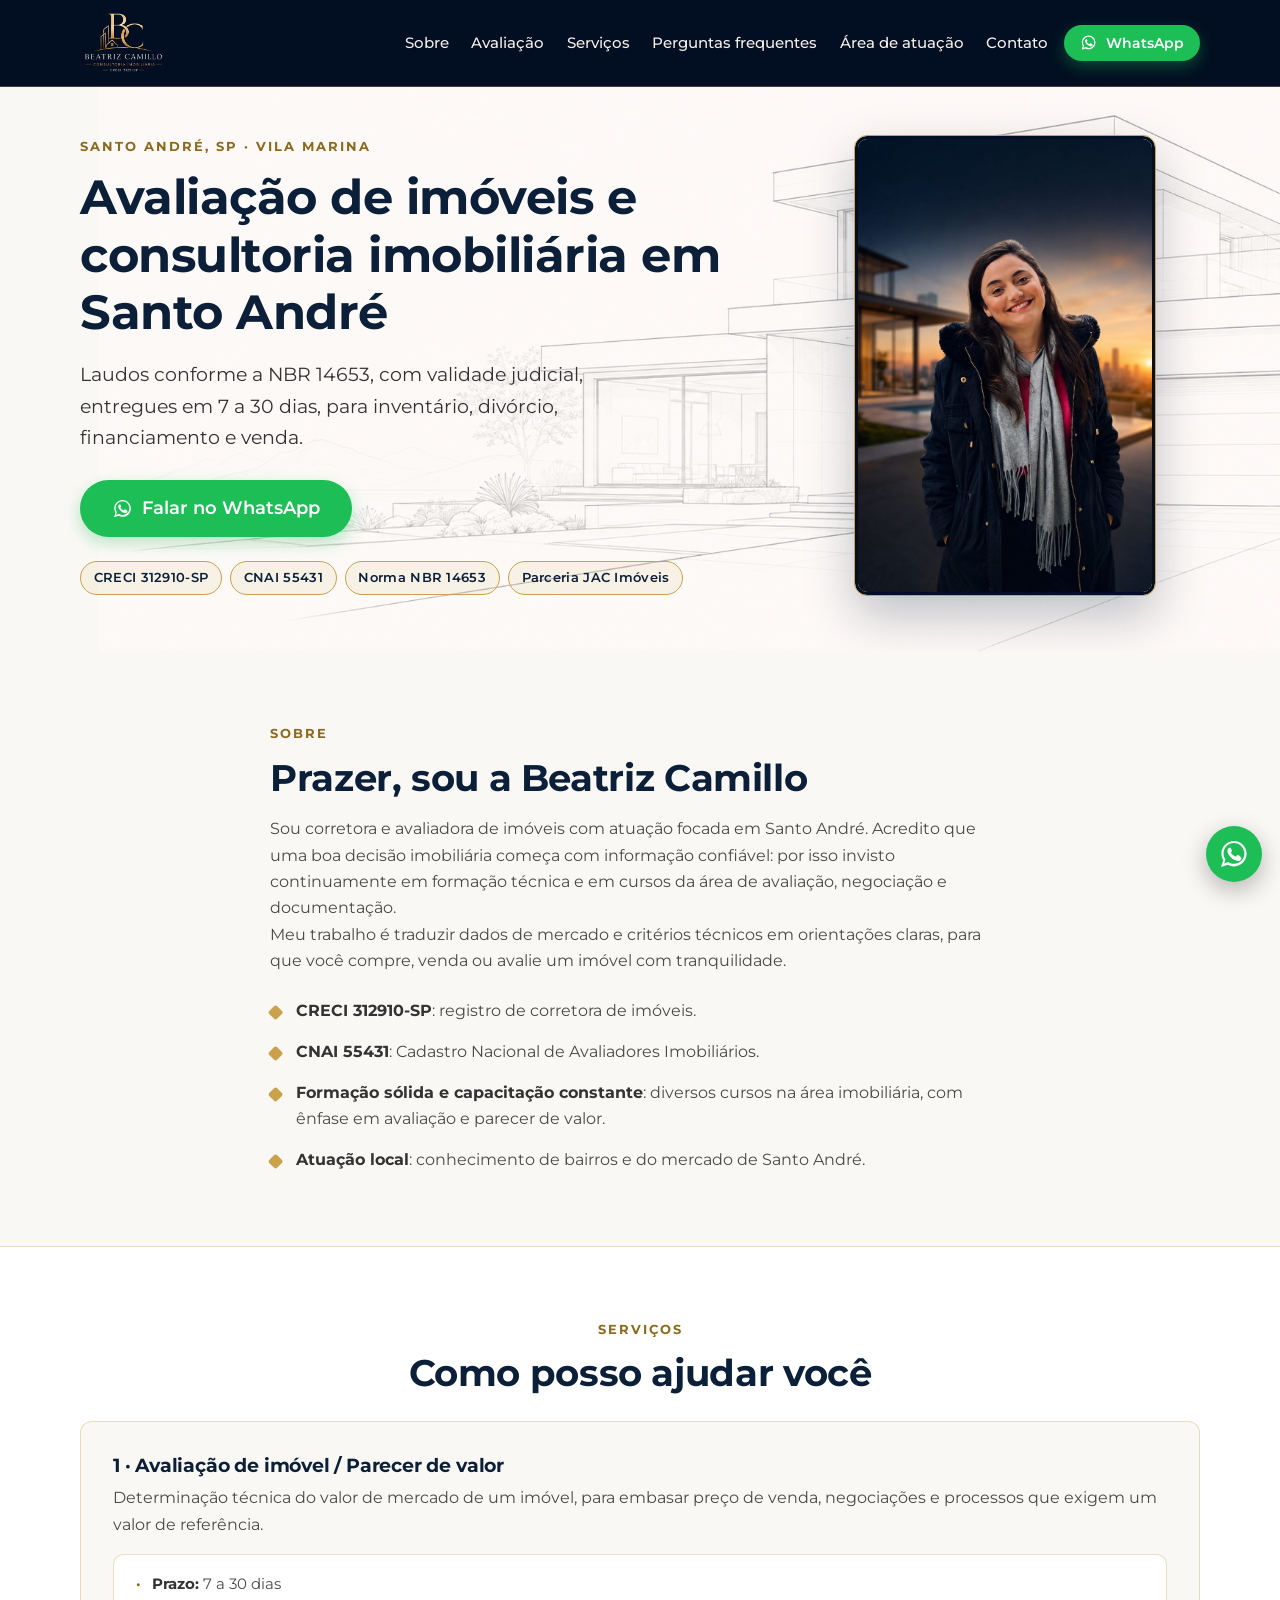
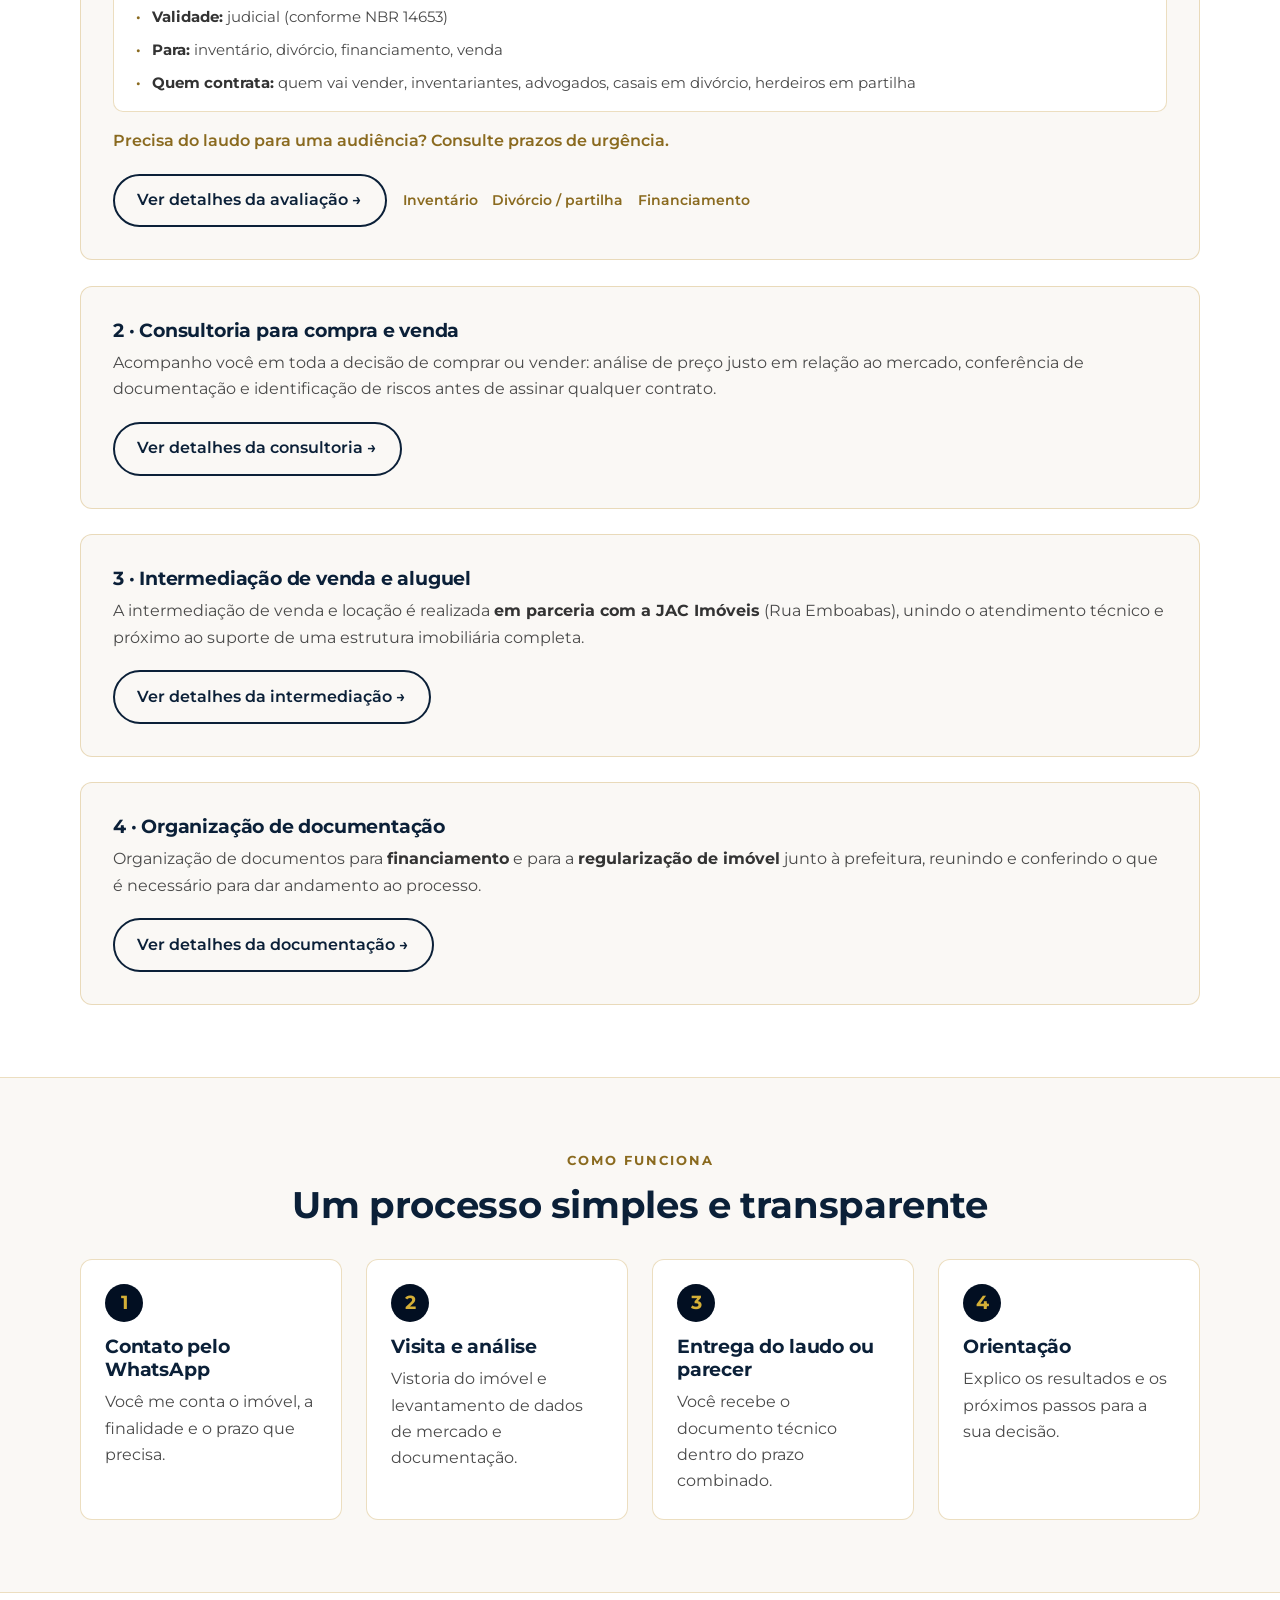
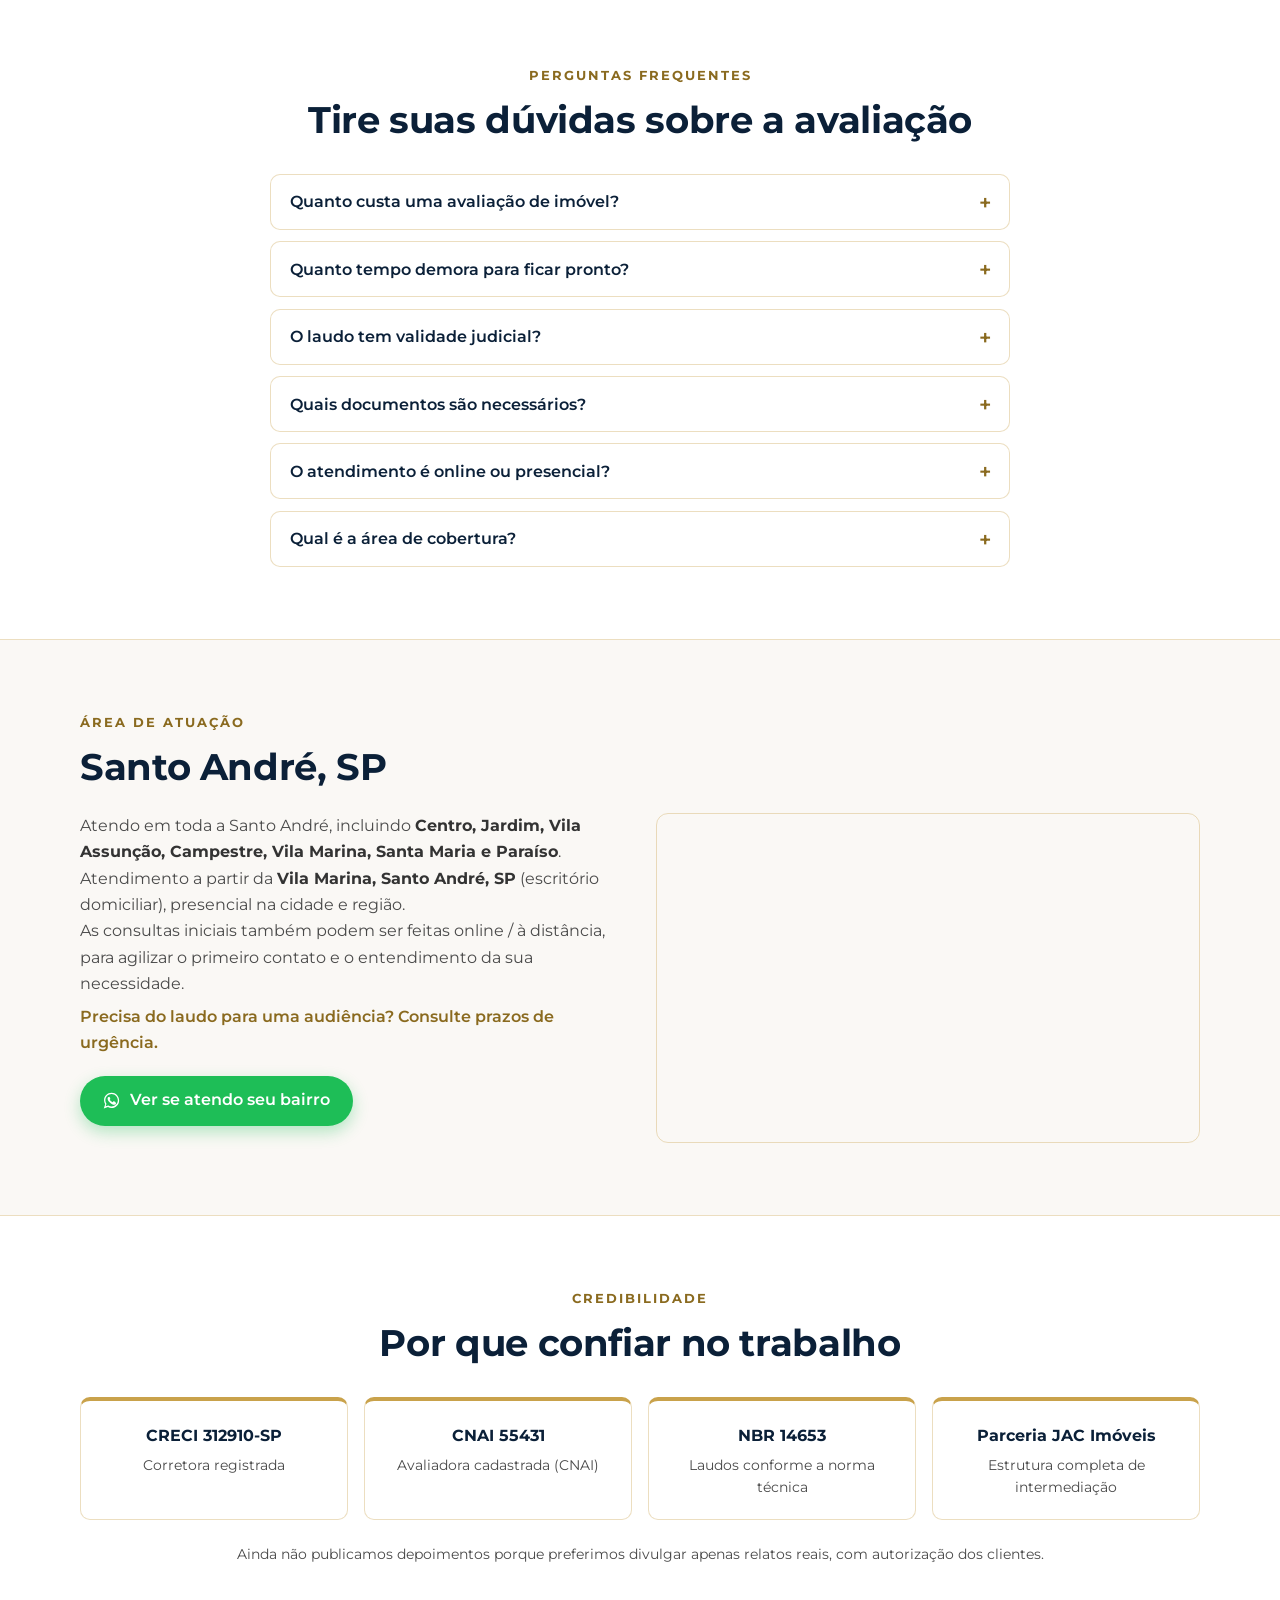
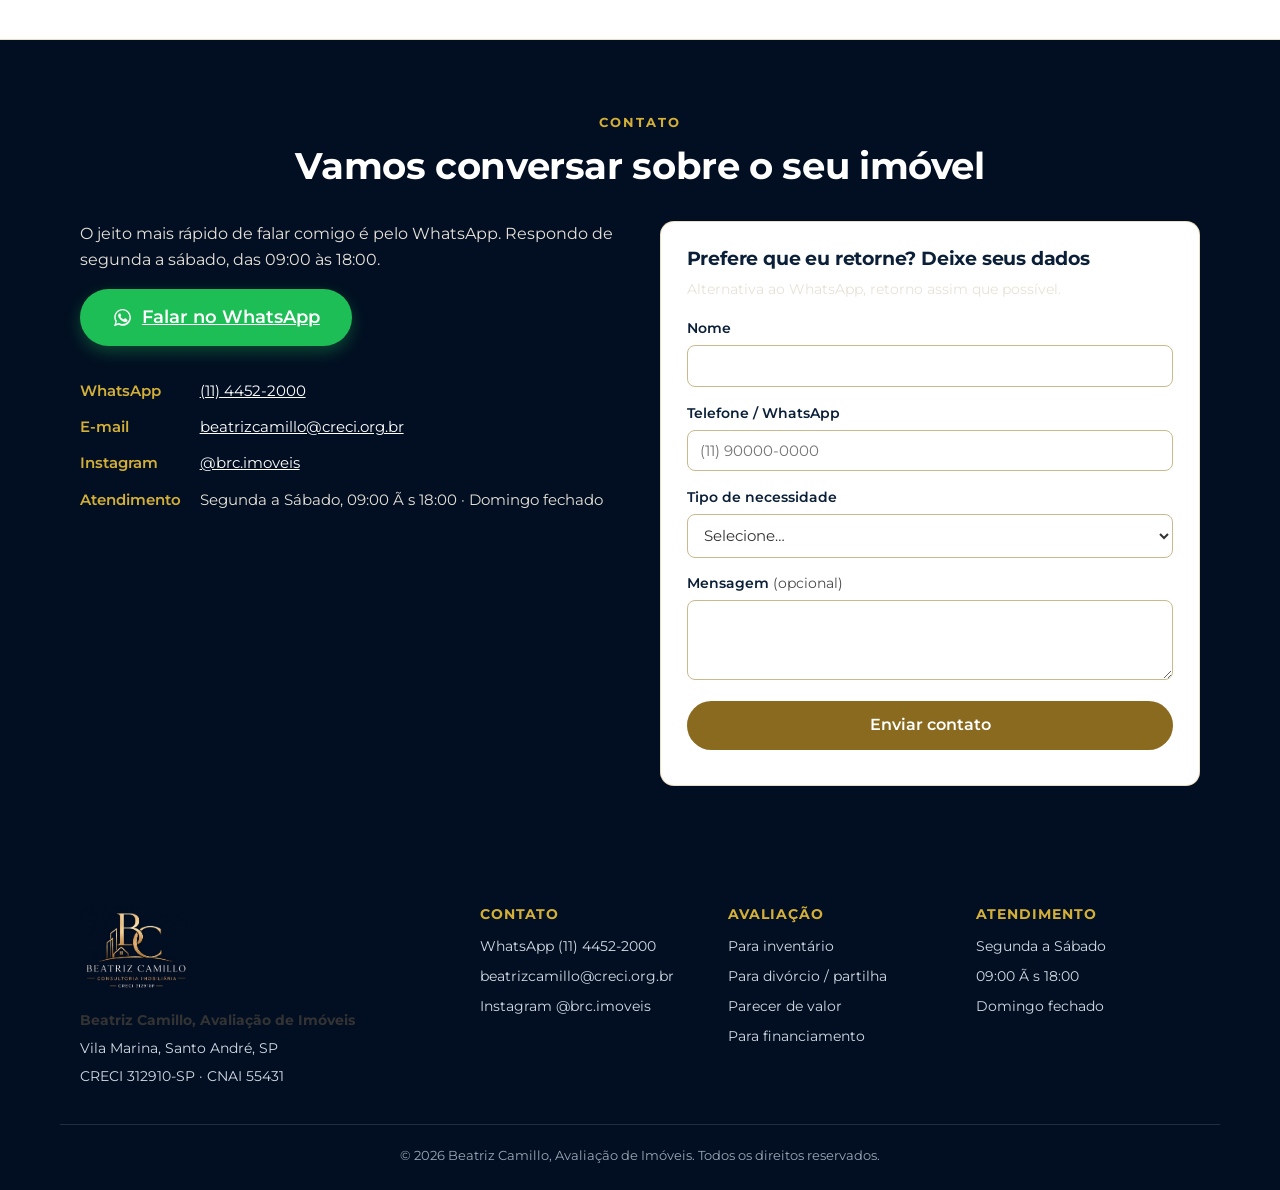
==== index.html @ bf6a4891 "chore: snapshot inicial do site beatrizcamillo (baixado da Vercel)" ====
<!DOCTYPE html>
<html lang="pt-BR">
<head>
<meta charset="UTF-8">
<meta name="viewport" content="width=device-width, initial-scale=1.0">
<title>Avaliação de Imóveis em Santo André | Laudo NBR 14653 · Beatriz Camillo</title>
<meta name="description" content="Precisa saber quanto vale um imóvel em Santo André? Avaliação e parecer de valor com laudo conforme a NBR 14653 e validade judicial, para inventário, divórcio, financiamento e venda. Fale no WhatsApp e peça um orçamento sem compromisso.">
<link rel="canonical" href="https://www.beatrizcamillo.com.br/">
<meta name="robots" content="index, follow">

<meta property="og:type" content="website">
<meta property="og:locale" content="pt_BR">
<meta property="og:site_name" content="Beatriz Camillo, Avaliação de Imóveis">
<meta property="og:title" content="Beatriz Camillo, Avaliação de Imóveis · Vila Marina, Santo André, SP · (11) 4452-2000">
<meta property="og:description" content="Avaliação e parecer de valor com laudo conforme a NBR 14653 e validade judicial, para inventário, divórcio, financiamento e venda em Santo André.">
<meta property="og:image" content="assets/og-image.png">
<meta property="og:image:width" content="1200">
<meta property="og:image:height" content="630">
<meta property="og:url" content="https://www.beatrizcamillo.com.br/">
<meta name="twitter:card" content="summary_large_image">
<meta name="twitter:title" content="Beatriz Camillo, Avaliação de Imóveis em Santo André">
<meta name="twitter:description" content="Laudo conforme a NBR 14653, com validade judicial. Inventário, divórcio, financiamento e venda.">
<meta name="twitter:image" content="assets/og-image.png">

<link rel="icon" type="image/svg+xml" href="assets/favicon.svg">
<link rel="apple-touch-icon" href="assets/favicon-180.png">

<link rel="preconnect" href="https://fonts.googleapis.com">
<link rel="preconnect" href="https://fonts.gstatic.com" crossorigin>
<link href="https://fonts.googleapis.com/css2?family=Montserrat:wght@400;500;600;700&display=swap" rel="stylesheet">

<!-- CSS crítico inline (above the fold) -->
<style>
:root{--navy-deep:#020F22;--navy:#0B2038;--navy-soft:#12263F;--gold:#C9A24B;--gold-dark:#8a6a1f;--gold-light:#D4AF37;--bg:#FAF8F5;--ink:#333333;--ink-soft:#4a4a4a;--cream:#F4EFE7;--wpp:#1EBE57;--wpp-dark:#189c47;--max:1160px}
*{box-sizing:border-box;margin:0;padding:0}
html{scroll-behavior:smooth}
body{font-family:'Montserrat',Arial,sans-serif;color:var(--ink);background:var(--bg);line-height:1.65;-webkit-font-smoothing:antialiased}
img{max-width:100%;display:block}
a{color:var(--navy)}
h1,h2,h3{font-family:'Montserrat',Arial,sans-serif;line-height:1.2;color:var(--navy);font-weight:700;letter-spacing:-.01em}
h1{font-size:clamp(1.9rem,4.6vw,3rem)}
.container{max-width:var(--max);margin:0 auto;padding:0 1.25rem}
.skip-link{position:absolute;left:-999px;top:0;background:#fff;padding:.6rem 1rem;z-index:300}
.skip-link:focus{left:1rem;top:1rem}
.site-header{position:fixed;inset:0 0 auto 0;z-index:200;background:#020F22;border-bottom:1px solid rgba(201,162,75,.35)}
.header-inner{display:flex;align-items:center;gap:1rem;padding:.5rem 1.25rem}
.brand-logo{height:70px;width:auto}
.btn{display:inline-flex;align-items:center;justify-content:center;gap:.55rem;font-family:'Montserrat',sans-serif;font-weight:600;font-size:1rem;padding:.9rem 1.4rem;border-radius:999px;border:none;cursor:pointer;text-decoration:none;min-width:230px;text-align:center}
.btn-wpp{background:var(--wpp);color:#fff}
.btn-sm{min-width:0;padding:.55rem 1rem;font-size:.9rem}
.ico-wpp{width:1.2em;height:1.2em;flex:0 0 auto}
.hero{padding:8.5rem 0 3.5rem;position:relative;overflow:hidden;background:var(--bg)}
.hero-grid{display:grid;grid-template-columns:1.4fr .8fr;gap:3rem;align-items:center;position:relative;z-index:2}
.wpp-float{position:fixed;right:1.1rem;bottom:1.1rem;z-index:120;width:3.5rem;height:3.5rem;border-radius:50%;background:var(--wpp);color:#fff;display:flex;align-items:center;justify-content:center;box-shadow:0 8px 24px rgba(0,0,0,.28)}
.wpp-float svg{width:2rem;height:2rem}
@media(max-width:900px){.hero-grid{grid-template-columns:1fr;gap:2rem}}
</style>

<link rel="preload" href="styles.css" as="style" onload="this.onload=null;this.rel='stylesheet'">
<noscript><link rel="stylesheet" href="styles.css"></noscript>

<!-- JSON-LD: negócio local -->
<script type="application/ld+json">
{
  "@context": "https://schema.org",
  "@type": "RealEstateAgent",
  "@id": "https://www.beatrizcamillo.com.br/#business",
  "name": "Beatriz Camillo, Avaliação de Imóveis",
  "description": "Avaliação de imóveis e parecer técnico de valor em Santo André, SP, com laudo conforme a NBR 14653 e validade judicial. Também consultoria para compra e venda, intermediação em parceria com a JAC Imóveis e organização de documentação.",
  "image": "https://www.beatrizcamillo.com.br/assets/og-image.png",
  "logo": "https://www.beatrizcamillo.com.br/assets/logo.jpg",
  "url": "https://www.beatrizcamillo.com.br/",
  "telephone": "+551144522000",
  "email": "beatrizcamillo@creci.org.br",
  "priceRange": "Orçamento sem compromisso",
  "areaServed": { "@type": "City", "name": "Santo André, SP" },
  "address": {
    "@type": "PostalAddress",
    "streetAddress": "Vila Marina",
    "addressLocality": "Santo André",
    "addressRegion": "SP",
    "addressCountry": "BR"
  },
  "openingHoursSpecification": [{
    "@type": "OpeningHoursSpecification",
    "dayOfWeek": ["Monday","Tuesday","Wednesday","Thursday","Friday","Saturday"],
    "opens": "09:00",
    "closes": "18:00"
  }],
  "sameAs": ["https://instagram.com/brc.imoveis"],
  "knowsAbout": ["Avaliação imobiliária","NBR 14653","Parecer técnico de valor"]
}
</script>
<!-- JSON-LD: profissional -->
<script type="application/ld+json">
{
  "@context": "https://schema.org",
  "@type": "Person",
  "name": "Beatriz Camillo",
  "jobTitle": "Corretora e Avaliadora de Imóveis",
  "identifier": ["CRECI 312910-SP","CNAI 55431"],
  "knowsAbout": ["Avaliação imobiliária","NBR 14653","Parecer técnico de valor"],
  "worksFor": { "@id": "https://www.beatrizcamillo.com.br/#business" },
  "url": "https://www.beatrizcamillo.com.br/",
  "sameAs": ["https://instagram.com/brc.imoveis"]
}
</script>
<!-- JSON-LD: FAQ (espelha a seção "Perguntas frequentes") -->
<script type="application/ld+json">
{
  "@context": "https://schema.org",
  "@type": "FAQPage",
  "mainEntity": [
    {"@type":"Question","name":"Quanto custa uma avaliação de imóvel?","acceptedAnswer":{"@type":"Answer","text":"O valor depende do tipo de imóvel e da finalidade do laudo. O orçamento é sem compromisso. Envie os dados do imóvel pelo WhatsApp e consulte valores."}},
    {"@type":"Question","name":"Quanto tempo demora para ficar pronto?","acceptedAnswer":{"@type":"Answer","text":"Em média de 7 a 30 dias, conforme o tipo de imóvel e a documentação disponível. Se você precisa do laudo para uma audiência, consulte os prazos de urgência."}},
    {"@type":"Question","name":"O laudo tem validade judicial?","acceptedAnswer":{"@type":"Answer","text":"Sim. O laudo é elaborado conforme a norma NBR 14653 e pode ser apresentado em processos judiciais, como inventário, divórcio e partilha."}},
    {"@type":"Question","name":"Quais documentos são necessários?","acceptedAnswer":{"@type":"Answer","text":"Em geral: matrícula atualizada do imóvel, IPTU do ano vigente e, quando houver, planta ou memorial. Para regularização ou financiamento, a lista pode variar; a orientação é enviada no primeiro contato."}},
    {"@type":"Question","name":"O atendimento é online ou presencial?","acceptedAnswer":{"@type":"Answer","text":"As duas formas. A consulta inicial pode ser feita online ou à distância; a vistoria do imóvel é presencial, em Santo André e região."}},
    {"@type":"Question","name":"Qual é a área de cobertura?","acceptedAnswer":{"@type":"Answer","text":"Toda a cidade de Santo André, SP, incluindo Centro, Jardim, Vila Assunção, Campestre, Vila Marina, Santa Maria e Paraíso, além de municípios vizinhos mediante combinação."}}
  ]
}
</script>
</head>
<body>

<a class="skip-link" href="#conteudo">Pular para o conteúdo</a>

<header class="site-header" id="topo">
  <div class="container header-inner">
    <a href="#topo" class="brand" aria-label="Beatriz Camillo, Avaliação de Imóveis · Vila Marina, Santo André, SP · (11) 4452-2000">
      <img src="assets/logo.jpg" alt="Beatriz Camillo, avaliadora de imóveis em Santo André" class="brand-logo" width="220" height="176">
    </a>

    <button class="nav-toggle" id="navToggle" aria-expanded="false" aria-controls="mainNav" aria-label="Abrir menu">
      <span></span><span></span><span></span>
    </button>

    <nav class="main-nav" id="mainNav" aria-label="Navegação principal">
      <ul class="nav-list">
        <li><a href="#sobre">Sobre</a></li>
        <li class="has-sub">
          <a href="#servicos" aria-haspopup="true">Avaliação</a>
          <ul class="nav-sub">
            <li><a href="avaliacao-imovel-inventario-santo-andre.html">Avaliação para inventário</a></li>
            <li><a href="avaliacao-imovel-divorcio-partilha-santo-andre.html">Avaliação para divórcio / partilha</a></li>
            <li><a href="parecer-de-valor-de-mercado.html">Parecer de valor de mercado</a></li>
            <li><a href="avaliacao-imovel-financiamento-santo-andre.html">Avaliação para financiamento</a></li>
          </ul>
        </li>
        <li><a href="#servicos">Serviços</a></li>
        <li><a href="#faq">Perguntas frequentes</a></li>
        <li><a href="#atuacao">Área de atuação</a></li>
        <li><a href="#contato">Contato</a></li>
      </ul>
    </nav>

    <a class="btn btn-wpp btn-sm wpp-link" data-origem="header" href="https://wa.me/551144522000?text=Ol%C3%A1%20Beatriz%2C%20vim%20pelo%20site%20e%20gostaria%20de%20saber%20mais." target="_blank" rel="noopener">
      <svg class="ico-wpp" viewBox="0 0 32 32" aria-hidden="true"><path fill="currentColor" d="M16 3C9 3 3.4 8.6 3.4 15.6c0 2.4.7 4.7 1.9 6.7L3 29l6.9-2.2c1.9 1 4 1.6 6.1 1.6 7 0 12.6-5.6 12.6-12.6S23 3 16 3zm0 22.8c-1.9 0-3.7-.5-5.3-1.5l-.4-.2-4.1 1.3 1.3-4-.3-.4c-1.1-1.7-1.6-3.6-1.6-5.6 0-5.7 4.7-10.4 10.4-10.4S26.4 9.9 26.4 15.6 21.7 25.8 16 25.8zm5.9-7.7c-.3-.2-1.9-.9-2.2-1s-.5-.2-.7.2-.8 1-1 1.2-.4.3-.7.1c-1.9-.9-3.1-1.7-4.4-3.8-.3-.5.3-.5.9-1.6.1-.2 0-.4 0-.6s-.7-1.7-1-2.3c-.3-.6-.5-.5-.7-.5h-.6c-.2 0-.6.1-.9.4-.3.3-1.2 1.2-1.2 2.9s1.2 3.4 1.4 3.6c.2.3 2.5 3.8 6 5.3 2.2 1 3.1 1 4.2.9.7-.1 1.9-.8 2.2-1.6.3-.8.3-1.4.2-1.6-.1-.1-.3-.2-.6-.3z"/></svg>
      WhatsApp
    </a>
  </div>
</header>

<main id="conteudo">

  <!-- HERO -->
  <section class="hero" id="inicio">
    <div class="container hero-grid">
      <div class="hero-copy">
        <p class="eyebrow">Santo André, SP · Vila Marina</p>
        <h1>Avaliação de imóveis e consultoria imobiliária em Santo André</h1>
        <p class="lead">Laudos conforme a NBR 14653, com validade judicial, entregues em 7 a 30 dias, para inventário, divórcio, financiamento e venda.</p>

        <a class="btn btn-wpp btn-lg wpp-link" data-origem="hero" href="https://wa.me/551144522000?text=Ol%C3%A1%20Beatriz%2C%20vim%20pelo%20site%20e%20gostaria%20de%20saber%20mais." target="_blank" rel="noopener">
          <svg class="ico-wpp" viewBox="0 0 32 32" aria-hidden="true"><path fill="currentColor" d="M16 3C9 3 3.4 8.6 3.4 15.6c0 2.4.7 4.7 1.9 6.7L3 29l6.9-2.2c1.9 1 4 1.6 6.1 1.6 7 0 12.6-5.6 12.6-12.6S23 3 16 3zm0 22.8c-1.9 0-3.7-.5-5.3-1.5l-.4-.2-4.1 1.3 1.3-4-.3-.4c-1.1-1.7-1.6-3.6-1.6-5.6 0-5.7 4.7-10.4 10.4-10.4S26.4 9.9 26.4 15.6 21.7 25.8 16 25.8zm5.9-7.7c-.3-.2-1.9-.9-2.2-1s-.5-.2-.7.2-.8 1-1 1.2-.4.3-.7.1c-1.9-.9-3.1-1.7-4.4-3.8-.3-.5.3-.5.9-1.6.1-.2 0-.4 0-.6s-.7-1.7-1-2.3c-.3-.6-.5-.5-.7-.5h-.6c-.2 0-.6.1-.9.4-.3.3-1.2 1.2-1.2 2.9s1.2 3.4 1.4 3.6c.2.3 2.5 3.8 6 5.3 2.2 1 3.1 1 4.2.9.7-.1 1.9-.8 2.2-1.6.3-.8.3-1.4.2-1.6-.1-.1-.3-.2-.6-.3z"/></svg>
          Falar no WhatsApp
        </a>

        <ul class="cred-strip">
          <li>CRECI 312910-SP</li>
          <li>CNAI 55431</li>
          <li>Norma NBR 14653</li>
          <li>Parceria JAC Imóveis</li>
        </ul>
      </div>

      <figure class="hero-photo">
        <!-- Ao publicar: substituir por foto profissional da Beatriz, enquadramento vertical (retrato), fundo neutro, recorte da cintura para cima, boa iluminação. -->
        <!-- exportar em WebP (assets/beatriz.webp) e trocar o src para reduzir o LCP -->
        <img src="assets/beatriz.jpg" alt="Beatriz Camillo, corretora e avaliadora de imóveis em Santo André" width="800" height="1233" loading="eager" fetchpriority="high" decoding="async">
      </figure>
    </div>
  </section>

  <!-- SOBRE -->
  <section class="section" id="sobre">
    <div class="container narrow reveal">
      <p class="eyebrow">Sobre</p>
      <h2>Prazer, sou a Beatriz Camillo</h2>
      <p>Sou corretora e avaliadora de imóveis com atuação focada em Santo André. Acredito que uma boa decisão imobiliária começa com informação confiável: por isso invisto continuamente em formação técnica e em cursos da área de avaliação, negociação e documentação.</p>
      <p>Meu trabalho é traduzir dados de mercado e critérios técnicos em orientações claras, para que você compre, venda ou avalie um imóvel com tranquilidade.</p>
      <ul class="feature-list">
        <li><strong>CRECI 312910-SP</strong>: registro de corretora de imóveis.</li>
        <li><strong>CNAI 55431</strong>: Cadastro Nacional de Avaliadores Imobiliários.</li>
        <li><strong>Formação sólida e capacitação constante</strong>: diversos cursos na área imobiliária, com ênfase em avaliação e parecer de valor.</li>
        <li><strong>Atuação local</strong>: conhecimento de bairros e do mercado de Santo André.</li>
      </ul>
    </div>
  </section>

  <!-- SERVIÇOS -->
  <section class="section section-alt" id="servicos">
    <div class="container">
      <p class="eyebrow center">Serviços</p>
      <h2 class="center">Como posso ajudar você</h2>

      <article class="service reveal">
        <h3>1 · Avaliação de imóvel / Parecer de valor</h3>
        <p>Determinação técnica do valor de mercado de um imóvel, para embasar preço de venda, negociações e processos que exigem um valor de referência.</p>
        <ul class="spec">
          <li><strong>Prazo:</strong> 7 a 30 dias</li>
          <li><strong>Validade:</strong> judicial (conforme NBR 14653)</li>
          <li><strong>Para:</strong> inventário, divórcio, financiamento, venda</li>
          <li><strong>Quem contrata:</strong> quem vai vender, inventariantes, advogados, casais em divórcio, herdeiros em partilha</li>
        </ul>
        <p class="urgencia">Precisa do laudo para uma audiência? Consulte prazos de urgência.</p>
        <div class="service-links">
          <a class="btn btn-outline" href="parecer-de-valor-de-mercado.html">Ver detalhes da avaliação →</a>
          <span class="sub-links">
            <a href="avaliacao-imovel-inventario-santo-andre.html">Inventário</a>
            <a href="avaliacao-imovel-divorcio-partilha-santo-andre.html">Divórcio / partilha</a>
            <a href="avaliacao-imovel-financiamento-santo-andre.html">Financiamento</a>
          </span>
        </div>
      </article>

      <article class="service reveal">
        <h3>2 · Consultoria para compra e venda</h3>
        <p>Acompanho você em toda a decisão de comprar ou vender: análise de preço justo em relação ao mercado, conferência de documentação e identificação de riscos antes de assinar qualquer contrato.</p>
        <div class="service-links">
          <a class="btn btn-outline" href="consultoria-compra-venda-imovel-santo-andre.html">Ver detalhes da consultoria →</a>
        </div>
      </article>

      <article class="service reveal">
        <h3>3 · Intermediação de venda e aluguel</h3>
        <p>A intermediação de venda e locação é realizada <strong>em parceria com a JAC Imóveis</strong> (Rua Emboabas), unindo o atendimento técnico e próximo ao suporte de uma estrutura imobiliária completa.</p>
        <div class="service-links">
          <a class="btn btn-outline" href="intermediacao-venda-aluguel-imovel-santo-andre.html">Ver detalhes da intermediação →</a>
        </div>
      </article>

      <article class="service reveal">
        <h3>4 · Organização de documentação</h3>
        <p>Organização de documentos para <strong>financiamento</strong> e para a <strong>regularização de imóvel</strong> junto à prefeitura, reunindo e conferindo o que é necessário para dar andamento ao processo.</p>
        <div class="service-links">
          <a class="btn btn-outline" href="organizacao-documentacao-imovel-santo-andre.html">Ver detalhes da documentação →</a>
        </div>
      </article>
    </div>
  </section>

  <!-- COMO FUNCIONA -->
  <section class="section" id="como-funciona">
    <div class="container reveal">
      <p class="eyebrow center">Como funciona</p>
      <h2 class="center">Um processo simples e transparente</h2>
      <ol class="steps">
        <li><span class="step-n">1</span><h3>Contato pelo WhatsApp</h3><p>Você me conta o imóvel, a finalidade e o prazo que precisa.</p></li>
        <li><span class="step-n">2</span><h3>Visita e análise</h3><p>Vistoria do imóvel e levantamento de dados de mercado e documentação.</p></li>
        <li><span class="step-n">3</span><h3>Entrega do laudo ou parecer</h3><p>Você recebe o documento técnico dentro do prazo combinado.</p></li>
        <li><span class="step-n">4</span><h3>Orientação</h3><p>Explico os resultados e os próximos passos para a sua decisão.</p></li>
      </ol>
    </div>
  </section>

  <!-- FAQ -->
  <section class="section section-alt" id="faq">
    <div class="container narrow reveal">
      <p class="eyebrow center">Perguntas frequentes</p>
      <h2 class="center">Tire suas dúvidas sobre a avaliação</h2>
      <div class="faq">
        <div class="faq-item">
          <h3><button type="button" class="faq-q" aria-expanded="false">Quanto custa uma avaliação de imóvel?</button></h3>
          <div class="faq-a"><p>O valor depende do tipo de imóvel e da finalidade do laudo. O orçamento é sem compromisso. Envie os dados do imóvel pelo WhatsApp e consulte valores.</p></div>
        </div>
        <div class="faq-item">
          <h3><button type="button" class="faq-q" aria-expanded="false">Quanto tempo demora para ficar pronto?</button></h3>
          <div class="faq-a"><p>Em média de 7 a 30 dias, conforme o tipo de imóvel e a documentação disponível. Se você precisa do laudo para uma audiência, consulte os prazos de urgência.</p></div>
        </div>
        <div class="faq-item">
          <h3><button type="button" class="faq-q" aria-expanded="false">O laudo tem validade judicial?</button></h3>
          <div class="faq-a"><p>Sim. O laudo é elaborado conforme a norma NBR 14653 e pode ser apresentado em processos judiciais, como inventário, divórcio e partilha.</p></div>
        </div>
        <div class="faq-item">
          <h3><button type="button" class="faq-q" aria-expanded="false">Quais documentos são necessários?</button></h3>
          <div class="faq-a"><p>Em geral: matrícula atualizada do imóvel, IPTU do ano vigente e, quando houver, planta ou memorial. Para regularização ou financiamento, a lista pode variar; a orientação é enviada no primeiro contato.</p></div>
        </div>
        <div class="faq-item">
          <h3><button type="button" class="faq-q" aria-expanded="false">O atendimento é online ou presencial?</button></h3>
          <div class="faq-a"><p>As duas formas. A consulta inicial pode ser feita online ou à distância; a vistoria do imóvel é presencial, em Santo André e região.</p></div>
        </div>
        <div class="faq-item">
          <h3><button type="button" class="faq-q" aria-expanded="false">Qual é a área de cobertura?</button></h3>
          <div class="faq-a"><p>Toda a cidade de Santo André, SP, incluindo Centro, Jardim, Vila Assunção, Campestre, Vila Marina, Santa Maria e Paraíso, além de municípios vizinhos mediante combinação.</p></div>
        </div>
      </div>
    </div>
  </section>

  <!-- ÁREA DE ATUAÇÃO -->
  <section class="section" id="atuacao">
    <div class="container reveal">
      <p class="eyebrow">Área de atuação</p>
      <h2>Santo André, SP</h2>
      <div class="atuacao-grid">
        <div>
          <p>Atendo em toda a Santo André, incluindo <strong>Centro, Jardim, Vila Assunção, Campestre, Vila Marina, Santa Maria e Paraíso</strong>. Atendimento a partir da <strong>Vila Marina, Santo André, SP</strong> (escritório domiciliar), presencial na cidade e região.</p>
          <p>As consultas iniciais também podem ser feitas online / à distância, para agilizar o primeiro contato e o entendimento da sua necessidade.</p>
          <p class="urgencia">Precisa do laudo para uma audiência? Consulte prazos de urgência.</p>
          <a class="btn btn-wpp wpp-link" data-origem="atuacao" href="https://wa.me/551144522000?text=Ol%C3%A1%20Beatriz%2C%20vim%20pelo%20site%20e%20gostaria%20de%20saber%20mais." target="_blank" rel="noopener">
            <svg class="ico-wpp" viewBox="0 0 32 32" aria-hidden="true"><path fill="currentColor" d="M16 3C9 3 3.4 8.6 3.4 15.6c0 2.4.7 4.7 1.9 6.7L3 29l6.9-2.2c1.9 1 4 1.6 6.1 1.6 7 0 12.6-5.6 12.6-12.6S23 3 16 3zm0 22.8c-1.9 0-3.7-.5-5.3-1.5l-.4-.2-4.1 1.3 1.3-4-.3-.4c-1.1-1.7-1.6-3.6-1.6-5.6 0-5.7 4.7-10.4 10.4-10.4S26.4 9.9 26.4 15.6 21.7 25.8 16 25.8zm5.9-7.7c-.3-.2-1.9-.9-2.2-1s-.5-.2-.7.2-.8 1-1 1.2-.4.3-.7.1c-1.9-.9-3.1-1.7-4.4-3.8-.3-.5.3-.5.9-1.6.1-.2 0-.4 0-.6s-.7-1.7-1-2.3c-.3-.6-.5-.5-.7-.5h-.6c-.2 0-.6.1-.9.4-.3.3-1.2 1.2-1.2 2.9s1.2 3.4 1.4 3.6c.2.3 2.5 3.8 6 5.3 2.2 1 3.1 1 4.2.9.7-.1 1.9-.8 2.2-1.6.3-.8.3-1.4.2-1.6-.1-.1-.3-.2-.6-.3z"/></svg>
            Ver se atendo seu bairro
          </a>
        </div>
        <div class="mapa-wrap">
          <!-- Ao publicar: criar Google Business Profile "Beatriz Camillo, Avaliação de Imóveis", categoria "Avaliador imobiliário", e trocar o iframe pelo embed do perfil -->
          <iframe
            title="Mapa de Vila Marina, Santo André, SP"
            src="https://www.google.com/maps?q=Vila+Marina,+Santo+Andr%C3%A9+-+SP&output=embed"
            width="600" height="380" style="border:0;width:100%;height:100%;min-height:320px"
            loading="lazy" referrerpolicy="no-referrer-when-downgrade" allowfullscreen></iframe>
        </div>
      </div>
    </div>
  </section>

  <!-- CREDIBILIDADE (substitui a antiga prova social) -->
  <section class="section section-alt" id="credibilidade">
    <div class="container reveal">
      <p class="eyebrow center">Credibilidade</p>
      <h2 class="center">Por que confiar no trabalho</h2>
      <ul class="selos">
        <li><span class="selo-t">CRECI 312910-SP</span><span class="selo-d">Corretora registrada</span></li>
        <li><span class="selo-t">CNAI 55431</span><span class="selo-d">Avaliadora cadastrada (CNAI)</span></li>
        <li><span class="selo-t">NBR 14653</span><span class="selo-d">Laudos conforme a norma técnica</span></li>
        <li><span class="selo-t">Parceria JAC Imóveis</span><span class="selo-d">Estrutura completa de intermediação</span></li>
      </ul>
      <p class="selos-nota">Ainda não publicamos depoimentos porque preferimos divulgar apenas relatos reais, com autorização dos clientes.</p>
    </div>
  </section>

  <!--
  ESTRUTURA PRONTA PARA DEPOIMENTOS REAIS (ativar quando houver autorização dos clientes):
  <template id="depoimentos">
    <blockquote class="depo">
      <p class="depo-texto">"Texto do depoimento na íntegra, com no máximo 3 linhas."</p>
      <footer class="depo-autor">
        <span class="depo-nome">Nome S.</span>
        <span class="depo-tipo">Avaliação para inventário</span>
      </footer>
    </blockquote>
  </template>
  -->

  <!-- CONTATO -->
  <section class="section section-dark" id="contato">
    <div class="container reveal">
      <p class="eyebrow center">Contato</p>
      <h2 class="center">Vamos conversar sobre o seu imóvel</h2>

      <div class="contato-grid">
        <div class="contato-wpp">
          <p>O jeito mais rápido de falar comigo é pelo WhatsApp. Respondo de segunda a sábado, das 09:00 às 18:00.</p>
          <a class="btn btn-wpp btn-lg wpp-link" data-origem="contato" href="https://wa.me/551144522000?text=Ol%C3%A1%20Beatriz%2C%20vim%20pelo%20site%20e%20gostaria%20de%20saber%20mais." target="_blank" rel="noopener">
            <svg class="ico-wpp" viewBox="0 0 32 32" aria-hidden="true"><path fill="currentColor" d="M16 3C9 3 3.4 8.6 3.4 15.6c0 2.4.7 4.7 1.9 6.7L3 29l6.9-2.2c1.9 1 4 1.6 6.1 1.6 7 0 12.6-5.6 12.6-12.6S23 3 16 3zm0 22.8c-1.9 0-3.7-.5-5.3-1.5l-.4-.2-4.1 1.3 1.3-4-.3-.4c-1.1-1.7-1.6-3.6-1.6-5.6 0-5.7 4.7-10.4 10.4-10.4S26.4 9.9 26.4 15.6 21.7 25.8 16 25.8zm5.9-7.7c-.3-.2-1.9-.9-2.2-1s-.5-.2-.7.2-.8 1-1 1.2-.4.3-.7.1c-1.9-.9-3.1-1.7-4.4-3.8-.3-.5.3-.5.9-1.6.1-.2 0-.4 0-.6s-.7-1.7-1-2.3c-.3-.6-.5-.5-.7-.5h-.6c-.2 0-.6.1-.9.4-.3.3-1.2 1.2-1.2 2.9s1.2 3.4 1.4 3.6c.2.3 2.5 3.8 6 5.3 2.2 1 3.1 1 4.2.9.7-.1 1.9-.8 2.2-1.6.3-.8.3-1.4.2-1.6-.1-.1-.3-.2-.6-.3z"/></svg>
            Falar no WhatsApp
          </a>
          <ul class="contact-list">
            <li><span>WhatsApp</span><a href="https://wa.me/551144522000?text=Ol%C3%A1%20Beatriz%2C%20vim%20pelo%20site%20e%20gostaria%20de%20saber%20mais." class="wpp-link" data-origem="contato-lista" target="_blank" rel="noopener">(11) 4452-2000</a></li>
            <li><span>E-mail</span><a href="mailto:beatrizcamillo@creci.org.br">beatrizcamillo@creci.org.br</a></li>
            <li><span>Instagram</span><a href="https://instagram.com/brc.imoveis" target="_blank" rel="noopener">@brc.imoveis</a></li>
            <li><span>Atendimento</span>Segunda a Sábado, 09:00 Ã s 18:00 · Domingo fechado</li>
          </ul>
        </div>

        <div class="contato-form">
          <h3>Prefere que eu retorne? Deixe seus dados</h3>
          <p class="form-alt">Alternativa ao WhatsApp, retorno assim que possível.</p>
          <!-- Ao publicar: o form usa o endpoint gratuito formsubmit.co (sem backend próprio).
               Para trocar: altere o "action" para outro serviço ou para "mailto:beatrizcamillo@creci.org.br". -->
          <form id="leadForm" action="https://formsubmit.co/beatrizcamillo@creci.org.br" method="POST" novalidate>
            <input type="hidden" name="_subject" value="Novo contato pelo site · Beatriz Camillo">
            <input type="hidden" name="_captcha" value="false">
            <input type="hidden" name="_template" value="table">
            <input type="text" name="_honey" style="display:none" tabindex="-1" autocomplete="off" aria-hidden="true">

            <div class="field">
              <label for="lf-nome">Nome</label>
              <input type="text" id="lf-nome" name="nome" required autocomplete="name" aria-describedby="err-nome">
              <span class="err" id="err-nome" hidden>Informe seu nome.</span>
            </div>
            <div class="field">
              <label for="lf-fone">Telefone / WhatsApp</label>
              <input type="tel" id="lf-fone" name="telefone" required autocomplete="tel" inputmode="tel" placeholder="(11) 90000-0000" aria-describedby="err-fone">
              <span class="err" id="err-fone" hidden>Informe um telefone com DDD.</span>
            </div>
            <div class="field">
              <label for="lf-tipo">Tipo de necessidade</label>
              <select id="lf-tipo" name="necessidade" required aria-describedby="err-tipo">
                <option value="">Selecione…</option>
                <option>Avaliação / parecer de valor</option>
                <option>Avaliação para inventário ou partilha</option>
                <option>Avaliação para divórcio</option>
                <option>Avaliação para financiamento</option>
                <option>Consultoria para compra ou venda</option>
                <option>Intermediação de venda / aluguel</option>
                <option>Organização de documentação</option>
                <option>Outro</option>
              </select>
              <span class="err" id="err-tipo" hidden>Selecione uma opção.</span>
            </div>
            <div class="field">
              <label for="lf-msg">Mensagem <span class="opt">(opcional)</span></label>
              <textarea id="lf-msg" name="mensagem" rows="3" autocomplete="off"></textarea>
            </div>

            <button type="submit" class="btn btn-form">Enviar contato</button>
            <p class="form-status" id="formStatus" role="status" aria-live="polite"></p>

            <div class="form-material" id="formMaterial" hidden>
              <p><strong>Obrigada!</strong> Retorno em breve. Enquanto isso, baixe o material:</p>
              <a href="assets/checklist-documentos-avaliacao.html" target="_blank" rel="noopener">📄 Checklist: documentos necessários para avaliação de imóvel</a>
            </div>
          </form>
        </div>
      </div>
    </div>
  </section>
</main>

<footer class="site-footer">
  <div class="container footer-inner">
    <div class="footer-brand">
      <img src="assets/logo.jpg" alt="Beatriz Camillo, avaliadora de imóveis em Santo André" class="footer-logo" width="220" height="176">
      <p><strong>Beatriz Camillo, Avaliação de Imóveis</strong></p>
      <p>Vila Marina, Santo André, SP</p>
      <p>CRECI 312910-SP · CNAI 55431</p>
    </div>
    <div class="footer-cols">
      <div>
        <h4>Contato</h4>
        <p><a href="https://wa.me/551144522000?text=Ol%C3%A1%20Beatriz%2C%20vim%20pelo%20site%20e%20gostaria%20de%20saber%20mais." class="wpp-link" data-origem="footer" target="_blank" rel="noopener">WhatsApp (11) 4452-2000</a></p>
        <p><a href="mailto:beatrizcamillo@creci.org.br">beatrizcamillo@creci.org.br</a></p>
        <p><a href="https://instagram.com/brc.imoveis" target="_blank" rel="noopener">Instagram @brc.imoveis</a></p>
      </div>
      <div>
        <h4>Avaliação</h4>
        <p><a href="avaliacao-imovel-inventario-santo-andre.html">Para inventário</a></p>
        <p><a href="avaliacao-imovel-divorcio-partilha-santo-andre.html">Para divórcio / partilha</a></p>
        <p><a href="parecer-de-valor-de-mercado.html">Parecer de valor</a></p>
        <p><a href="avaliacao-imovel-financiamento-santo-andre.html">Para financiamento</a></p>
      </div>
      <div>
        <h4>Atendimento</h4>
        <p>Segunda a Sábado</p>
        <p>09:00 Ã s 18:00</p>
        <p>Domingo fechado</p>
      </div>
    </div>
  </div>
  <div class="container footer-legal">
    <p>© <span id="ano">2026</span> Beatriz Camillo, Avaliação de Imóveis. Todos os direitos reservados.</p>
  </div>
</footer>

<a class="wpp-float wpp-link" data-origem="botao-flutuante" href="https://wa.me/551144522000?text=Ol%C3%A1%20Beatriz%2C%20vim%20pelo%20site%20e%20gostaria%20de%20saber%20mais." target="_blank" rel="noopener" aria-label="Falar no WhatsApp">
  <svg viewBox="0 0 32 32" aria-hidden="true"><path fill="currentColor" d="M16 3C9 3 3.4 8.6 3.4 15.6c0 2.4.7 4.7 1.9 6.7L3 29l6.9-2.2c1.9 1 4 1.6 6.1 1.6 7 0 12.6-5.6 12.6-12.6S23 3 16 3zm0 22.8c-1.9 0-3.7-.5-5.3-1.5l-.4-.2-4.1 1.3 1.3-4-.3-.4c-1.1-1.7-1.6-3.6-1.6-5.6 0-5.7 4.7-10.4 10.4-10.4S26.4 9.9 26.4 15.6 21.7 25.8 16 25.8zm5.9-7.7c-.3-.2-1.9-.9-2.2-1s-.5-.2-.7.2-.8 1-1 1.2-.4.3-.7.1c-1.9-.9-3.1-1.7-4.4-3.8-.3-.5.3-.5.9-1.6.1-.2 0-.4 0-.6s-.7-1.7-1-2.3c-.3-.6-.5-.5-.7-.5h-.6c-.2 0-.6.1-.9.4-.3.3-1.2 1.2-1.2 2.9s1.2 3.4 1.4 3.6c.2.3 2.5 3.8 6 5.3 2.2 1 3.1 1 4.2.9.7-.1 1.9-.8 2.2-1.6.3-.8.3-1.4.2-1.6-.1-.1-.3-.2-.6-.3z"/></svg>
</a>

<!-- Ao publicar: instalar GA4 + Meta Pixel e mapear o evento whatsapp_click como conversão -->

<!--
  CHECKLIST DE PERFORMANCE / CORE WEB VITALS (testar em https://pagespeed.web.dev/ no perfil MOBILE):
  [ ] LCP < 2,5s , elemento LCP = imagem do hero (assets/beatriz.jpg); manter fetchpriority="high"
  [ ] Converter assets/beatriz.jpg, assets/logo.jpg e assets/og-image.png para WebP
  [ ] CLS ~0, todas as imagens já têm width/height; iframe do mapa tem altura mínima
  [ ] Fontes: Montserrat com display=swap e apenas pesos 400/500/600/700; preconnect ativo
  [ ] CSS crítico inline no <head>; styles.css carregado de forma não bloqueante (preload + onload)
  [ ] JS único (script.js, defer), sem bibliotecas
  [ ] Testar também em https://validator.schema.org/ e no Teste de Resultados Aprimorados do Google
  [ ] Rodar Lighthouse em 375px e 1440px
-->
<script src="script.js" defer></script>
</body>
</html>
---- styles.css ----
/* ============================================================
   Beatriz Camillo – Avaliação de Imóveis
   Paleta: azul-marinho (da logo) + dourado  |  fonte: Montserrat
   ============================================================ */
:root{
  --navy-deep:#020F22;
  --navy:#0B2038;
  --navy-soft:#12263F;
  --gold:#C9A24B;
  --gold-dark:#8a6a1f;      /* dourado escuro — contraste AA sobre fundo claro */
  --gold-light:#D4AF37;
  --bg:#FAF8F5;
  --ink:#333333;            /* corpo de texto */
  --ink-soft:#4a4a4a;       /* texto secundário — mínimo AA */
  --cream:#F4EFE7;
  --wpp:#1EBE57;
  --wpp-dark:#189c47;
  --line:rgba(201,162,75,.35);
  --max:1160px;
}

*{box-sizing:border-box;margin:0;padding:0}
html{scroll-behavior:smooth}
body{
  font-family:'Montserrat',Arial,sans-serif;
  color:var(--ink);
  background:var(--bg);
  line-height:1.65;
  -webkit-font-smoothing:antialiased;
}
img{max-width:100%;display:block}
a{color:var(--navy);text-decoration:none}
a:hover{text-decoration:underline}
:focus-visible{outline:3px solid var(--gold);outline-offset:2px;border-radius:3px}

h1,h2,h3,h4{font-family:'Montserrat',Arial,sans-serif;line-height:1.2;color:var(--navy);font-weight:700;letter-spacing:-.01em}
h1{font-size:clamp(1.9rem,4.6vw,3rem)}
h2{font-size:clamp(1.55rem,3.4vw,2.3rem);margin-bottom:1rem}
h3{font-size:1.2rem;margin-bottom:.5rem;color:var(--navy)}
p{color:var(--ink-soft)}
strong{color:var(--ink)}

.container{max-width:var(--max);margin:0 auto;padding:0 1.25rem}
.narrow{max-width:780px}
.center{text-align:center}

.eyebrow{
  text-transform:uppercase;letter-spacing:2px;font-size:.82rem;
  font-weight:700;color:var(--gold-dark);margin-bottom:.7rem;
}
.eyebrow.center{margin-left:auto;margin-right:auto}

.skip-link{position:absolute;left:-999px;top:0;background:#fff;padding:.6rem 1rem;z-index:300}
.skip-link:focus{left:1rem;top:1rem}

/* ---------- HEADER ---------- */
.site-header{
  position:fixed;inset:0 0 auto 0;z-index:200;
  background:var(--navy-deep);
  backdrop-filter:none;
  border-bottom:1px solid var(--line);
  transition:padding .25s ease, box-shadow .25s ease;
}
.header-inner{display:flex;align-items:center;gap:1rem;padding:.5rem 1.25rem;transition:padding .25s ease}
.site-header.shrink .header-inner{padding:.3rem 1.25rem}
.site-header.shrink{box-shadow:0 4px 18px rgba(0,0,0,.35)}
.brand{display:flex;flex:0 0 auto}
.brand-logo{height:70px;width:auto;transition:height .25s ease}
.site-header.shrink .brand-logo{height:52px}

.nav-toggle{
  display:none;margin-left:auto;width:44px;height:44px;
  background:transparent;border:1px solid var(--line);border-radius:8px;
  cursor:pointer;flex-direction:column;gap:5px;align-items:center;justify-content:center;
}
.nav-toggle span{display:block;width:22px;height:2px;background:var(--cream);transition:.2s}
.nav-toggle[aria-expanded="true"] span:nth-child(1){transform:translateY(7px) rotate(45deg)}
.nav-toggle[aria-expanded="true"] span:nth-child(2){opacity:0}
.nav-toggle[aria-expanded="true"] span:nth-child(3){transform:translateY(-7px) rotate(-45deg)}

.main-nav{margin-left:auto}
.nav-list{list-style:none;display:flex;gap:1.4rem;align-items:center}
.nav-list a{color:var(--cream);font-weight:500;font-size:.92rem}
.nav-list a:hover{color:var(--gold-light);text-decoration:none}

.has-sub{position:relative}
.nav-sub{
  list-style:none;position:absolute;top:100%;left:-1rem;min-width:270px;
  background:var(--navy-deep);border:1px solid var(--line);border-radius:10px;
  padding:.5rem;display:none;box-shadow:0 12px 30px rgba(0,0,0,.4);
}
.has-sub:hover .nav-sub,
.has-sub:focus-within .nav-sub{display:block}
.nav-sub li{display:block}
.nav-sub a{display:block;padding:.55rem .7rem;border-radius:6px;font-size:.9rem}
.nav-sub a:hover{background:rgba(201,162,75,.12)}

/* ---------- BOTÕES ---------- */
.btn{
  display:inline-flex;align-items:center;justify-content:center;gap:.55rem;
  font-family:'Montserrat',sans-serif;font-weight:600;font-size:1rem;
  padding:.9rem 1.4rem;border-radius:999px;border:none;cursor:pointer;
  min-width:230px;text-align:center;line-height:1.3;
  transition:transform .15s ease, box-shadow .15s ease, background .15s ease;
}
.btn:hover{text-decoration:none;transform:translateY(-2px)}
.btn-wpp{background:var(--wpp);color:#fff;box-shadow:0 6px 16px rgba(30,190,87,.32)}
.btn-wpp:hover{background:var(--wpp-dark);color:#fff}
.btn-sm{min-width:0;padding:.55rem 1rem;font-size:.9rem}
.btn-lg{padding:1.05rem 2rem;font-size:1.1rem}
.btn-form{background:var(--gold-dark);color:#fff;width:100%;margin-top:.4rem}
.btn-form:hover{background:#6f551a;color:#fff}
.btn-outline{background:transparent;border:2px solid var(--navy);color:var(--navy)}
.btn-outline:hover{background:var(--navy);color:#fff}
.sub-links{display:flex;flex-wrap:wrap;gap:.3rem .9rem;align-items:center}
.sub-links a{font-size:.9rem;font-weight:600;color:var(--gold-dark);white-space:nowrap}
.ico-wpp{width:1.2em;height:1.2em;flex:0 0 auto}
.link-arrow{font-weight:600;color:var(--gold-dark);font-size:.95rem;align-self:center}

/* ---------- HERO ---------- */
.hero{padding:8.5rem 0 3.5rem;position:relative;overflow:hidden;background:var(--bg)}
.hero::before{
  content:"";position:absolute;inset:0;z-index:0;pointer-events:none;
  background:url('assets/hero-casa-desktop.png') no-repeat right bottom;
  background-size:auto 102%;
  opacity:.85;
}
.hero-grid{display:grid;grid-template-columns:1.4fr .8fr;gap:3rem;align-items:center;position:relative;z-index:2}
.hero-copy .lead{font-size:1.18rem;color:var(--ink);margin:1.1rem 0 1.7rem;max-width:46ch}

.cred-strip{list-style:none;display:flex;flex-wrap:wrap;gap:.5rem;margin-top:1.5rem}
.cred-strip li{
  border:1px solid var(--gold);color:var(--navy);background:rgba(201,162,75,.1);
  padding:.35rem .8rem;border-radius:999px;font-size:.8rem;font-weight:600;letter-spacing:.3px;
}

.hero-photo{max-width:300px;margin-inline:auto}
.hero-photo img{
  border-radius:12px;border:3px solid var(--navy-deep);outline:1px solid var(--gold);
  box-shadow:0 20px 50px rgba(2,15,34,.25);width:100%;height:auto;
}

/* ---------- SEÇÕES ---------- */
.section{padding:4.5rem 0}
.section-alt{background:#fff;border-top:1px solid var(--line);border-bottom:1px solid var(--line)}
.section-dark{background:var(--navy-deep);color:var(--cream)}
.section-dark h2,.section-dark h3,.section-dark h4{color:#fff}
.section-dark p{color:#e7e2d8}
.section-dark .eyebrow{color:var(--gold-light)}
.section-dark a{color:#fff;text-decoration:underline}

.feature-list{list-style:none;margin-top:1.5rem;display:grid;gap:.9rem}
.feature-list li{padding-left:1.6rem;position:relative;color:var(--ink-soft)}
.feature-list li::before{content:"";position:absolute;left:0;top:.55rem;width:.7rem;height:.7rem;background:var(--gold);border-radius:2px;transform:rotate(45deg)}

/* ---------- SERVIÇOS ---------- */
.service{
  background:var(--bg);border:1px solid var(--line);
  border-radius:12px;padding:2rem;margin-top:1.6rem;
}
.service h3{color:var(--navy)}
.spec{list-style:none;margin:1rem 0;display:grid;gap:.5rem;background:#fff;border:1px solid var(--line);border-radius:10px;padding:1rem 1.2rem}
.spec li{color:var(--ink-soft);font-size:.95rem;padding-left:1.2rem;position:relative}
.spec li::before{content:"·";position:absolute;left:.2rem;color:var(--gold-dark);font-weight:700}
.urgencia{font-weight:600;color:var(--gold-dark);margin-top:.4rem}
.service-links{display:flex;flex-wrap:wrap;gap:1rem;margin-top:1.2rem;align-items:center}

/* ---------- COMO FUNCIONA ---------- */
.steps{list-style:none;display:grid;grid-template-columns:repeat(4,1fr);gap:1.5rem;margin-top:2rem}
.steps li{background:#fff;border:1px solid var(--line);border-radius:12px;padding:1.5rem}
.step-n{
  display:inline-flex;align-items:center;justify-content:center;
  width:2.4rem;height:2.4rem;border-radius:50%;
  background:var(--navy-deep);color:var(--gold-light);
  font-weight:700;font-size:1.2rem;margin-bottom:.8rem;
}

/* ---------- FAQ ---------- */
.faq{margin-top:2rem;display:grid;gap:.7rem}
.faq-item{background:#fff;border:1px solid var(--line);border-radius:10px;overflow:hidden}
.faq-item h3{margin:0;font-size:1rem}
.faq-q{
  width:100%;text-align:left;background:transparent;border:0;cursor:pointer;
  font-family:inherit;font-size:1rem;font-weight:600;color:var(--navy);
  padding:1.1rem 3rem 1.1rem 1.2rem;position:relative;
}
.faq-q::after{content:"+";position:absolute;right:1.1rem;top:50%;transform:translateY(-50%);font-size:1.3rem;color:var(--gold-dark)}
.faq-q[aria-expanded="true"]::after{content:"−"}
.faq-a{max-height:0;overflow:hidden;transition:max-height .28s ease}
.faq-a p{padding:0 1.2rem 1.2rem;color:var(--ink-soft)}

/* ---------- ÁREA DE ATUAÇÃO ---------- */
.atuacao-grid{display:grid;grid-template-columns:1fr 1fr;gap:2rem;margin-top:1.5rem;align-items:stretch}
.atuacao-grid .btn{margin-top:1.2rem}
.mapa-wrap{border:1px solid var(--line);border-radius:12px;overflow:hidden;min-height:320px}

/* ---------- SELOS (credibilidade) ---------- */
.selos{list-style:none;display:grid;grid-template-columns:repeat(4,1fr);gap:1rem;margin-top:2rem}
.selos li{
  background:#fff;border:1px solid var(--line);border-top:4px solid var(--gold);
  border-radius:10px;padding:1.3rem 1rem;text-align:center;
}
.selo-t{display:block;font-weight:700;color:var(--navy);font-size:1.02rem}
.selo-d{display:block;margin-top:.3rem;font-size:.85rem;color:var(--ink-soft)}
.selos-nota{margin-top:1.4rem;text-align:center;font-size:.9rem;color:var(--ink-soft)}

/* ---------- CONTATO / FORM ---------- */
.contato-grid{display:grid;grid-template-columns:1fr 1fr;gap:2.5rem;margin-top:2rem;text-align:left}
.contato-wpp .btn{margin:1rem 0}
.contact-list{list-style:none;display:grid;gap:.7rem;margin-top:1rem}
.contact-list li{display:grid;grid-template-columns:110px 1fr;gap:.6rem;font-size:.95rem;color:#e7e2d8}
.contact-list li span{color:var(--gold-light);font-weight:600}

.contato-form{background:#fff;border:1px solid var(--line);border-radius:14px;padding:1.6rem}
.contato-form h3{color:var(--navy)}
.form-alt{font-size:.88rem;color:var(--ink-soft);margin-bottom:1rem}
.field{margin-bottom:.9rem;display:flex;flex-direction:column;gap:.3rem}
.field label{font-size:.88rem;font-weight:600;color:var(--navy)}
.field .opt{font-weight:400;color:var(--ink-soft)}
.field input,.field select,.field textarea{
  font-family:inherit;font-size:.95rem;color:var(--ink);
  padding:.65rem .75rem;border:1px solid #cbb98d;border-radius:8px;background:#fff;
}
.field input:focus,.field select:focus,.field textarea:focus{border-color:var(--gold-dark);outline:none;box-shadow:0 0 0 3px rgba(201,162,75,.25)}
.field .err{color:#b3261e;font-size:.82rem;font-weight:600}
.field input[aria-invalid="true"],.field select[aria-invalid="true"]{border-color:#b3261e}
.form-status{margin-top:.6rem;font-size:.9rem;font-weight:600}
.form-status.ok{color:var(--wpp-dark)}
.form-status.fail{color:#b3261e}
.form-material{margin-top:1rem;padding:1rem;background:var(--bg);border:1px dashed var(--gold-dark);border-radius:10px}
.form-material a{color:var(--gold-dark);font-weight:600}

/* ---------- FOOTER ---------- */
.site-footer{background:var(--navy-deep);color:#d3dae4;padding:3rem 0 1.5rem}
.footer-inner{display:grid;grid-template-columns:1fr 2fr;gap:2.5rem}
.footer-logo{height:90px;width:auto;border-radius:8px;margin-bottom:.8rem}
.footer-brand p{color:#d3dae4;font-size:.9rem;margin-bottom:.25rem}
.footer-cols{display:grid;grid-template-columns:repeat(3,1fr);gap:1.5rem}
.footer-cols h4{color:var(--gold-light);font-size:.9rem;text-transform:uppercase;letter-spacing:1px;margin-bottom:.7rem}
.footer-cols p{margin-bottom:.4rem;font-size:.9rem;color:#d3dae4}
.footer-cols a{color:#d3dae4}
.footer-cols a:hover{color:#fff}
.footer-legal{border-top:1px solid rgba(255,255,255,.12);margin-top:2rem;padding-top:1.2rem}
.footer-legal p{color:#9aa7b6;font-size:.82rem;text-align:center}

/* ---------- PÁGINAS DE CONTEÚDO ---------- */
.doc{padding:7.5rem 0 3rem}
.breadcrumb{font-size:.85rem;color:var(--ink-soft);margin-bottom:1.4rem}
.breadcrumb a{color:var(--gold-dark);font-weight:600}
.doc h1{margin-bottom:1rem}
.doc h2{margin:2.2rem 0 .7rem;font-size:clamp(1.3rem,2.6vw,1.7rem)}
.doc-lead{font-size:1.12rem;color:var(--ink)}
.doc p{margin-bottom:.9rem}
.doc-list,.doc-steps{margin:.4rem 0 1rem 1.2rem;color:var(--ink-soft)}
.doc-list li,.doc-steps li{margin-bottom:.5rem}
.doc-cta{background:var(--navy-deep);color:var(--cream);border-radius:14px;padding:2rem;text-align:center;margin:2.5rem 0}
.doc-cta h2{color:#fff;margin-top:0}
.doc-cta p{color:#e7e2d8}
.doc-cta .btn{margin-top:1rem}
.doc-back{margin-top:2.5rem;font-weight:600}
.doc-back a{color:var(--gold-dark)}

/* ---------- WHATSAPP FLUTUANTE ---------- */
.wpp-float{
  position:fixed;right:1.1rem;bottom:1.1rem;z-index:120;
  width:3.5rem;height:3.5rem;border-radius:50%;
  background:var(--wpp);color:#fff;
  display:flex;align-items:center;justify-content:center;
  box-shadow:0 8px 24px rgba(0,0,0,.28);
  animation:pulse 2.6s infinite;
}
.wpp-float:hover{background:var(--wpp-dark);text-decoration:none}
.wpp-float svg{width:2rem;height:2rem}
@keyframes pulse{0%{box-shadow:0 8px 24px rgba(0,0,0,.28),0 0 0 0 rgba(30,190,87,.5)}70%{box-shadow:0 8px 24px rgba(0,0,0,.28),0 0 0 14px rgba(30,190,87,0)}100%{box-shadow:0 8px 24px rgba(0,0,0,.28),0 0 0 0 rgba(30,190,87,0)}}

/* ---------- REVEAL ---------- */
.reveal{opacity:0;transform:translateY(24px);transition:opacity .7s ease, transform .7s ease}
.reveal.visible{opacity:1;transform:none}

/* ---------- RESPONSIVO ---------- */
@media (max-width:960px){
  .nav-toggle{display:flex;position:relative;z-index:160}
  .header-inner>.btn-wpp{position:relative;z-index:160}
  .brand-logo{height:54px}
  .site-header.shrink .brand-logo{height:46px}
  .main-nav{
    position:fixed;top:0;right:0;bottom:0;width:min(84vw,320px);
    background:var(--navy-deep);border-left:1px solid var(--line);
    padding:calc(env(safe-area-inset-top) + 5rem) 1.5rem 2rem;
    transform:translateX(100%);
    transition:transform .28s ease, visibility .28s;overflow-y:auto;
    visibility:hidden;z-index:150;box-shadow:-12px 0 40px rgba(0,0,0,.5);
  }
  .main-nav.open{transform:none;visibility:visible}
  /* fundo escurecido atrás do menu */
  .main-nav.open::before{
    content:"";position:fixed;inset:0;left:-100vw;width:100vw;
    background:rgba(2,15,34,.55);z-index:-1;
  }
  .nav-list{flex-direction:column;align-items:stretch;gap:.3rem}
  .nav-list>li>a{display:block;padding:.8rem .4rem;border-bottom:1px solid rgba(255,255,255,.08)}
  .nav-sub{position:static;display:block;box-shadow:none;border:0;background:transparent;padding:.2rem 0 .6rem .6rem;min-width:0}
  .nav-sub a{padding:.5rem .4rem;font-size:.86rem;color:#c9d2dd}
  .atuacao-grid,.contato-grid,.footer-inner{grid-template-columns:1fr}
  .footer-cols{grid-template-columns:repeat(3,1fr)}
}
@media (max-width:900px){
  .hero-grid{grid-template-columns:1fr;gap:2rem}
  .hero-photo{order:2;max-width:240px}
  .hero::before{
    background-image:url('assets/hero-casa-mobile.png');
    background-position:center bottom;
    background-size:100% auto;
    opacity:.8;
  }
  .steps{grid-template-columns:repeat(2,1fr)}
  .selos{grid-template-columns:repeat(2,1fr)}
}
@media (max-width:640px){
  .hero{padding:7rem 0 2.5rem}
  .section{padding:3.2rem 0}
  .service{padding:1.4rem}
  .steps{grid-template-columns:1fr}
  .selos{grid-template-columns:1fr}
  .footer-cols{grid-template-columns:1fr}
  .btn{width:100%;min-width:0}
  .btn-sm{width:auto}
  .service-links{flex-direction:column;align-items:stretch}
  .wpp-float{bottom:.8rem;right:.8rem}
}
@media (prefers-reduced-motion:reduce){
  .reveal{opacity:1;transform:none;transition:none}
  .wpp-float{animation:none}
  html{scroll-behavior:auto}
  .faq-a{transition:none}
}
---- styles.css ----
/* ============================================================
   Beatriz Camillo – Avaliação de Imóveis
   Paleta: azul-marinho (da logo) + dourado  |  fonte: Montserrat
   ============================================================ */
:root{
  --navy-deep:#020F22;
  --navy:#0B2038;
  --navy-soft:#12263F;
  --gold:#C9A24B;
  --gold-dark:#8a6a1f;      /* dourado escuro — contraste AA sobre fundo claro */
  --gold-light:#D4AF37;
  --bg:#FAF8F5;
  --ink:#333333;            /* corpo de texto */
  --ink-soft:#4a4a4a;       /* texto secundário — mínimo AA */
  --cream:#F4EFE7;
  --wpp:#1EBE57;
  --wpp-dark:#189c47;
  --line:rgba(201,162,75,.35);
  --max:1160px;
}

*{box-sizing:border-box;margin:0;padding:0}
html{scroll-behavior:smooth}
body{
  font-family:'Montserrat',Arial,sans-serif;
  color:var(--ink);
  background:var(--bg);
  line-height:1.65;
  -webkit-font-smoothing:antialiased;
}
img{max-width:100%;display:block}
a{color:var(--navy);text-decoration:none}
a:hover{text-decoration:underline}
:focus-visible{outline:3px solid var(--gold);outline-offset:2px;border-radius:3px}

h1,h2,h3,h4{font-family:'Montserrat',Arial,sans-serif;line-height:1.2;color:var(--navy);font-weight:700;letter-spacing:-.01em}
h1{font-size:clamp(1.9rem,4.6vw,3rem)}
h2{font-size:clamp(1.55rem,3.4vw,2.3rem);margin-bottom:1rem}
h3{font-size:1.2rem;margin-bottom:.5rem;color:var(--navy)}
p{color:var(--ink-soft)}
strong{color:var(--ink)}

.container{max-width:var(--max);margin:0 auto;padding:0 1.25rem}
.narrow{max-width:780px}
.center{text-align:center}

.eyebrow{
  text-transform:uppercase;letter-spacing:2px;font-size:.82rem;
  font-weight:700;color:var(--gold-dark);margin-bottom:.7rem;
}
.eyebrow.center{margin-left:auto;margin-right:auto}

.skip-link{position:absolute;left:-999px;top:0;background:#fff;padding:.6rem 1rem;z-index:300}
.skip-link:focus{left:1rem;top:1rem}

/* ---------- HEADER ---------- */
.site-header{
  position:fixed;inset:0 0 auto 0;z-index:200;
  background:var(--navy-deep);
  backdrop-filter:none;
  border-bottom:1px solid var(--line);
  transition:padding .25s ease, box-shadow .25s ease;
}
.header-inner{display:flex;align-items:center;gap:1rem;padding:.5rem 1.25rem;transition:padding .25s ease}
.site-header.shrink .header-inner{padding:.3rem 1.25rem}
.site-header.shrink{box-shadow:0 4px 18px rgba(0,0,0,.35)}
.brand{display:flex;flex:0 0 auto}
.brand-logo{height:70px;width:auto;transition:height .25s ease}
.site-header.shrink .brand-logo{height:52px}

.nav-toggle{
  display:none;margin-left:auto;width:44px;height:44px;
  background:transparent;border:1px solid var(--line);border-radius:8px;
  cursor:pointer;flex-direction:column;gap:5px;align-items:center;justify-content:center;
}
.nav-toggle span{display:block;width:22px;height:2px;background:var(--cream);transition:.2s}
.nav-toggle[aria-expanded="true"] span:nth-child(1){transform:translateY(7px) rotate(45deg)}
.nav-toggle[aria-expanded="true"] span:nth-child(2){opacity:0}
.nav-toggle[aria-expanded="true"] span:nth-child(3){transform:translateY(-7px) rotate(-45deg)}

.main-nav{margin-left:auto}
.nav-list{list-style:none;display:flex;gap:1.4rem;align-items:center}
.nav-list a{color:var(--cream);font-weight:500;font-size:.92rem}
.nav-list a:hover{color:var(--gold-light);text-decoration:none}

.has-sub{position:relative}
.nav-sub{
  list-style:none;position:absolute;top:100%;left:-1rem;min-width:270px;
  background:var(--navy-deep);border:1px solid var(--line);border-radius:10px;
  padding:.5rem;display:none;box-shadow:0 12px 30px rgba(0,0,0,.4);
}
.has-sub:hover .nav-sub,
.has-sub:focus-within .nav-sub{display:block}
.nav-sub li{display:block}
.nav-sub a{display:block;padding:.55rem .7rem;border-radius:6px;font-size:.9rem}
.nav-sub a:hover{background:rgba(201,162,75,.12)}

/* ---------- BOTÕES ---------- */
.btn{
  display:inline-flex;align-items:center;justify-content:center;gap:.55rem;
  font-family:'Montserrat',sans-serif;font-weight:600;font-size:1rem;
  padding:.9rem 1.4rem;border-radius:999px;border:none;cursor:pointer;
  min-width:230px;text-align:center;line-height:1.3;
  transition:transform .15s ease, box-shadow .15s ease, background .15s ease;
}
.btn:hover{text-decoration:none;transform:translateY(-2px)}
.btn-wpp{background:var(--wpp);color:#fff;box-shadow:0 6px 16px rgba(30,190,87,.32)}
.btn-wpp:hover{background:var(--wpp-dark);color:#fff}
.btn-sm{min-width:0;padding:.55rem 1rem;font-size:.9rem}
.btn-lg{padding:1.05rem 2rem;font-size:1.1rem}
.btn-form{background:var(--gold-dark);color:#fff;width:100%;margin-top:.4rem}
.btn-form:hover{background:#6f551a;color:#fff}
.btn-outline{background:transparent;border:2px solid var(--navy);color:var(--navy)}
.btn-outline:hover{background:var(--navy);color:#fff}
.sub-links{display:flex;flex-wrap:wrap;gap:.3rem .9rem;align-items:center}
.sub-links a{font-size:.9rem;font-weight:600;color:var(--gold-dark);white-space:nowrap}
.ico-wpp{width:1.2em;height:1.2em;flex:0 0 auto}
.link-arrow{font-weight:600;color:var(--gold-dark);font-size:.95rem;align-self:center}

/* ---------- HERO ---------- */
.hero{padding:8.5rem 0 3.5rem;position:relative;overflow:hidden;background:var(--bg)}
.hero::before{
  content:"";position:absolute;inset:0;z-index:0;pointer-events:none;
  background:url('assets/hero-casa-desktop.png') no-repeat right bottom;
  background-size:auto 102%;
  opacity:.85;
}
.hero-grid{display:grid;grid-template-columns:1.4fr .8fr;gap:3rem;align-items:center;position:relative;z-index:2}
.hero-copy .lead{font-size:1.18rem;color:var(--ink);margin:1.1rem 0 1.7rem;max-width:46ch}

.cred-strip{list-style:none;display:flex;flex-wrap:wrap;gap:.5rem;margin-top:1.5rem}
.cred-strip li{
  border:1px solid var(--gold);color:var(--navy);background:rgba(201,162,75,.1);
  padding:.35rem .8rem;border-radius:999px;font-size:.8rem;font-weight:600;letter-spacing:.3px;
}

.hero-photo{max-width:300px;margin-inline:auto}
.hero-photo img{
  border-radius:12px;border:3px solid var(--navy-deep);outline:1px solid var(--gold);
  box-shadow:0 20px 50px rgba(2,15,34,.25);width:100%;height:auto;
}

/* ---------- SEÇÕES ---------- */
.section{padding:4.5rem 0}
.section-alt{background:#fff;border-top:1px solid var(--line);border-bottom:1px solid var(--line)}
.section-dark{background:var(--navy-deep);color:var(--cream)}
.section-dark h2,.section-dark h3,.section-dark h4{color:#fff}
.section-dark p{color:#e7e2d8}
.section-dark .eyebrow{color:var(--gold-light)}
.section-dark a{color:#fff;text-decoration:underline}

.feature-list{list-style:none;margin-top:1.5rem;display:grid;gap:.9rem}
.feature-list li{padding-left:1.6rem;position:relative;color:var(--ink-soft)}
.feature-list li::before{content:"";position:absolute;left:0;top:.55rem;width:.7rem;height:.7rem;background:var(--gold);border-radius:2px;transform:rotate(45deg)}

/* ---------- SERVIÇOS ---------- */
.service{
  background:var(--bg);border:1px solid var(--line);
  border-radius:12px;padding:2rem;margin-top:1.6rem;
}
.service h3{color:var(--navy)}
.spec{list-style:none;margin:1rem 0;display:grid;gap:.5rem;background:#fff;border:1px solid var(--line);border-radius:10px;padding:1rem 1.2rem}
.spec li{color:var(--ink-soft);font-size:.95rem;padding-left:1.2rem;position:relative}
.spec li::before{content:"·";position:absolute;left:.2rem;color:var(--gold-dark);font-weight:700}
.urgencia{font-weight:600;color:var(--gold-dark);margin-top:.4rem}
.service-links{display:flex;flex-wrap:wrap;gap:1rem;margin-top:1.2rem;align-items:center}

/* ---------- COMO FUNCIONA ---------- */
.steps{list-style:none;display:grid;grid-template-columns:repeat(4,1fr);gap:1.5rem;margin-top:2rem}
.steps li{background:#fff;border:1px solid var(--line);border-radius:12px;padding:1.5rem}
.step-n{
  display:inline-flex;align-items:center;justify-content:center;
  width:2.4rem;height:2.4rem;border-radius:50%;
  background:var(--navy-deep);color:var(--gold-light);
  font-weight:700;font-size:1.2rem;margin-bottom:.8rem;
}

/* ---------- FAQ ---------- */
.faq{margin-top:2rem;display:grid;gap:.7rem}
.faq-item{background:#fff;border:1px solid var(--line);border-radius:10px;overflow:hidden}
.faq-item h3{margin:0;font-size:1rem}
.faq-q{
  width:100%;text-align:left;background:transparent;border:0;cursor:pointer;
  font-family:inherit;font-size:1rem;font-weight:600;color:var(--navy);
  padding:1.1rem 3rem 1.1rem 1.2rem;position:relative;
}
.faq-q::after{content:"+";position:absolute;right:1.1rem;top:50%;transform:translateY(-50%);font-size:1.3rem;color:var(--gold-dark)}
.faq-q[aria-expanded="true"]::after{content:"−"}
.faq-a{max-height:0;overflow:hidden;transition:max-height .28s ease}
.faq-a p{padding:0 1.2rem 1.2rem;color:var(--ink-soft)}

/* ---------- ÁREA DE ATUAÇÃO ---------- */
.atuacao-grid{display:grid;grid-template-columns:1fr 1fr;gap:2rem;margin-top:1.5rem;align-items:stretch}
.atuacao-grid .btn{margin-top:1.2rem}
.mapa-wrap{border:1px solid var(--line);border-radius:12px;overflow:hidden;min-height:320px}

/* ---------- SELOS (credibilidade) ---------- */
.selos{list-style:none;display:grid;grid-template-columns:repeat(4,1fr);gap:1rem;margin-top:2rem}
.selos li{
  background:#fff;border:1px solid var(--line);border-top:4px solid var(--gold);
  border-radius:10px;padding:1.3rem 1rem;text-align:center;
}
.selo-t{display:block;font-weight:700;color:var(--navy);font-size:1.02rem}
.selo-d{display:block;margin-top:.3rem;font-size:.85rem;color:var(--ink-soft)}
.selos-nota{margin-top:1.4rem;text-align:center;font-size:.9rem;color:var(--ink-soft)}

/* ---------- CONTATO / FORM ---------- */
.contato-grid{display:grid;grid-template-columns:1fr 1fr;gap:2.5rem;margin-top:2rem;text-align:left}
.contato-wpp .btn{margin:1rem 0}
.contact-list{list-style:none;display:grid;gap:.7rem;margin-top:1rem}
.contact-list li{display:grid;grid-template-columns:110px 1fr;gap:.6rem;font-size:.95rem;color:#e7e2d8}
.contact-list li span{color:var(--gold-light);font-weight:600}

.contato-form{background:#fff;border:1px solid var(--line);border-radius:14px;padding:1.6rem}
.contato-form h3{color:var(--navy)}
.form-alt{font-size:.88rem;color:var(--ink-soft);margin-bottom:1rem}
.field{margin-bottom:.9rem;display:flex;flex-direction:column;gap:.3rem}
.field label{font-size:.88rem;font-weight:600;color:var(--navy)}
.field .opt{font-weight:400;color:var(--ink-soft)}
.field input,.field select,.field textarea{
  font-family:inherit;font-size:.95rem;color:var(--ink);
  padding:.65rem .75rem;border:1px solid #cbb98d;border-radius:8px;background:#fff;
}
.field input:focus,.field select:focus,.field textarea:focus{border-color:var(--gold-dark);outline:none;box-shadow:0 0 0 3px rgba(201,162,75,.25)}
.field .err{color:#b3261e;font-size:.82rem;font-weight:600}
.field input[aria-invalid="true"],.field select[aria-invalid="true"]{border-color:#b3261e}
.form-status{margin-top:.6rem;font-size:.9rem;font-weight:600}
.form-status.ok{color:var(--wpp-dark)}
.form-status.fail{color:#b3261e}
.form-material{margin-top:1rem;padding:1rem;background:var(--bg);border:1px dashed var(--gold-dark);border-radius:10px}
.form-material a{color:var(--gold-dark);font-weight:600}

/* ---------- FOOTER ---------- */
.site-footer{background:var(--navy-deep);color:#d3dae4;padding:3rem 0 1.5rem}
.footer-inner{display:grid;grid-template-columns:1fr 2fr;gap:2.5rem}
.footer-logo{height:90px;width:auto;border-radius:8px;margin-bottom:.8rem}
.footer-brand p{color:#d3dae4;font-size:.9rem;margin-bottom:.25rem}
.footer-cols{display:grid;grid-template-columns:repeat(3,1fr);gap:1.5rem}
.footer-cols h4{color:var(--gold-light);font-size:.9rem;text-transform:uppercase;letter-spacing:1px;margin-bottom:.7rem}
.footer-cols p{margin-bottom:.4rem;font-size:.9rem;color:#d3dae4}
.footer-cols a{color:#d3dae4}
.footer-cols a:hover{color:#fff}
.footer-legal{border-top:1px solid rgba(255,255,255,.12);margin-top:2rem;padding-top:1.2rem}
.footer-legal p{color:#9aa7b6;font-size:.82rem;text-align:center}

/* ---------- PÁGINAS DE CONTEÚDO ---------- */
.doc{padding:7.5rem 0 3rem}
.breadcrumb{font-size:.85rem;color:var(--ink-soft);margin-bottom:1.4rem}
.breadcrumb a{color:var(--gold-dark);font-weight:600}
.doc h1{margin-bottom:1rem}
.doc h2{margin:2.2rem 0 .7rem;font-size:clamp(1.3rem,2.6vw,1.7rem)}
.doc-lead{font-size:1.12rem;color:var(--ink)}
.doc p{margin-bottom:.9rem}
.doc-list,.doc-steps{margin:.4rem 0 1rem 1.2rem;color:var(--ink-soft)}
.doc-list li,.doc-steps li{margin-bottom:.5rem}
.doc-cta{background:var(--navy-deep);color:var(--cream);border-radius:14px;padding:2rem;text-align:center;margin:2.5rem 0}
.doc-cta h2{color:#fff;margin-top:0}
.doc-cta p{color:#e7e2d8}
.doc-cta .btn{margin-top:1rem}
.doc-back{margin-top:2.5rem;font-weight:600}
.doc-back a{color:var(--gold-dark)}

/* ---------- WHATSAPP FLUTUANTE ---------- */
.wpp-float{
  position:fixed;right:1.1rem;bottom:1.1rem;z-index:120;
  width:3.5rem;height:3.5rem;border-radius:50%;
  background:var(--wpp);color:#fff;
  display:flex;align-items:center;justify-content:center;
  box-shadow:0 8px 24px rgba(0,0,0,.28);
  animation:pulse 2.6s infinite;
}
.wpp-float:hover{background:var(--wpp-dark);text-decoration:none}
.wpp-float svg{width:2rem;height:2rem}
@keyframes pulse{0%{box-shadow:0 8px 24px rgba(0,0,0,.28),0 0 0 0 rgba(30,190,87,.5)}70%{box-shadow:0 8px 24px rgba(0,0,0,.28),0 0 0 14px rgba(30,190,87,0)}100%{box-shadow:0 8px 24px rgba(0,0,0,.28),0 0 0 0 rgba(30,190,87,0)}}

/* ---------- REVEAL ---------- */
.reveal{opacity:0;transform:translateY(24px);transition:opacity .7s ease, transform .7s ease}
.reveal.visible{opacity:1;transform:none}

/* ---------- RESPONSIVO ---------- */
@media (max-width:960px){
  .nav-toggle{display:flex;position:relative;z-index:160}
  .header-inner>.btn-wpp{position:relative;z-index:160}
  .brand-logo{height:54px}
  .site-header.shrink .brand-logo{height:46px}
  .main-nav{
    position:fixed;top:0;right:0;bottom:0;width:min(84vw,320px);
    background:var(--navy-deep);border-left:1px solid var(--line);
    padding:calc(env(safe-area-inset-top) + 5rem) 1.5rem 2rem;
    transform:translateX(100%);
    transition:transform .28s ease, visibility .28s;overflow-y:auto;
    visibility:hidden;z-index:150;box-shadow:-12px 0 40px rgba(0,0,0,.5);
  }
  .main-nav.open{transform:none;visibility:visible}
  /* fundo escurecido atrás do menu */
  .main-nav.open::before{
    content:"";position:fixed;inset:0;left:-100vw;width:100vw;
    background:rgba(2,15,34,.55);z-index:-1;
  }
  .nav-list{flex-direction:column;align-items:stretch;gap:.3rem}
  .nav-list>li>a{display:block;padding:.8rem .4rem;border-bottom:1px solid rgba(255,255,255,.08)}
  .nav-sub{position:static;display:block;box-shadow:none;border:0;background:transparent;padding:.2rem 0 .6rem .6rem;min-width:0}
  .nav-sub a{padding:.5rem .4rem;font-size:.86rem;color:#c9d2dd}
  .atuacao-grid,.contato-grid,.footer-inner{grid-template-columns:1fr}
  .footer-cols{grid-template-columns:repeat(3,1fr)}
}
@media (max-width:900px){
  .hero-grid{grid-template-columns:1fr;gap:2rem}
  .hero-photo{order:2;max-width:240px}
  .hero::before{
    background-image:url('assets/hero-casa-mobile.png');
    background-position:center bottom;
    background-size:100% auto;
    opacity:.8;
  }
  .steps{grid-template-columns:repeat(2,1fr)}
  .selos{grid-template-columns:repeat(2,1fr)}
}
@media (max-width:640px){
  .hero{padding:7rem 0 2.5rem}
  .section{padding:3.2rem 0}
  .service{padding:1.4rem}
  .steps{grid-template-columns:1fr}
  .selos{grid-template-columns:1fr}
  .footer-cols{grid-template-columns:1fr}
  .btn{width:100%;min-width:0}
  .btn-sm{width:auto}
  .service-links{flex-direction:column;align-items:stretch}
  .wpp-float{bottom:.8rem;right:.8rem}
}
@media (prefers-reduced-motion:reduce){
  .reveal{opacity:1;transform:none;transition:none}
  .wpp-float{animation:none}
  html{scroll-behavior:auto}
  .faq-a{transition:none}
}
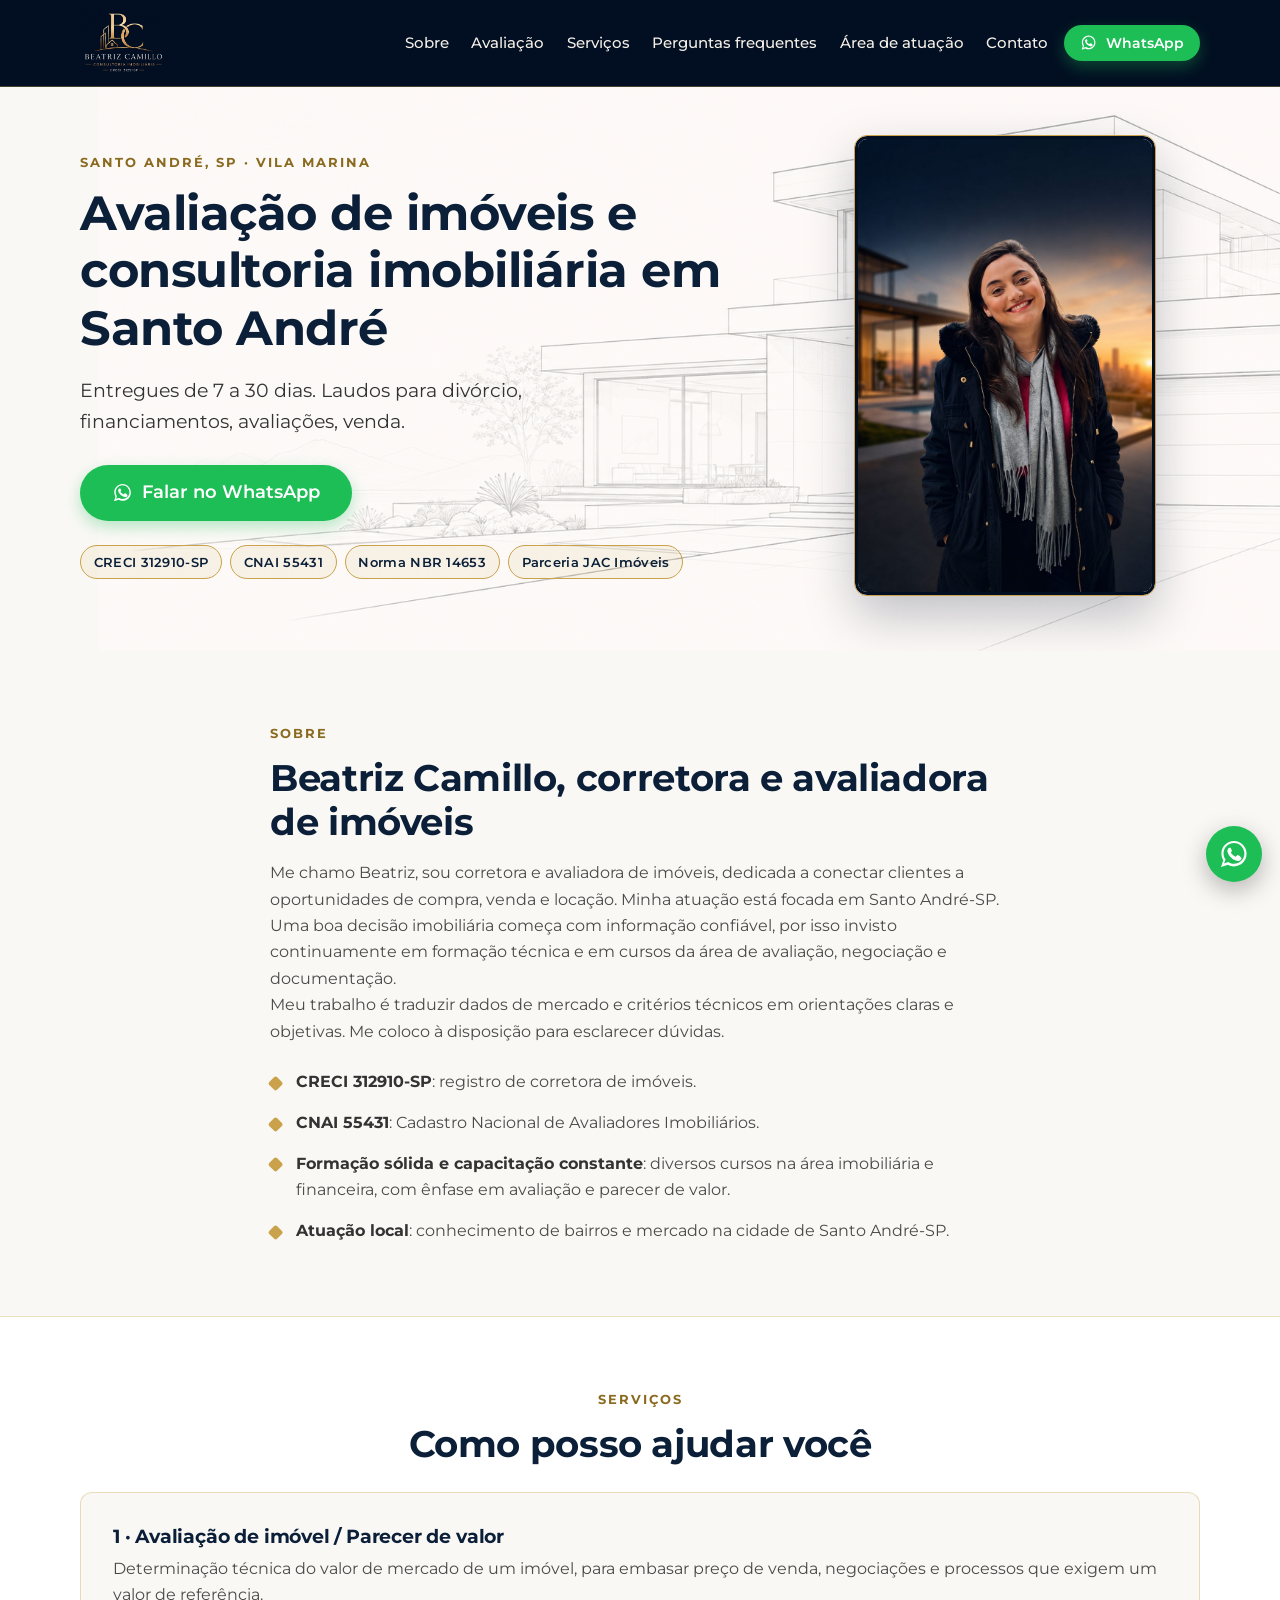
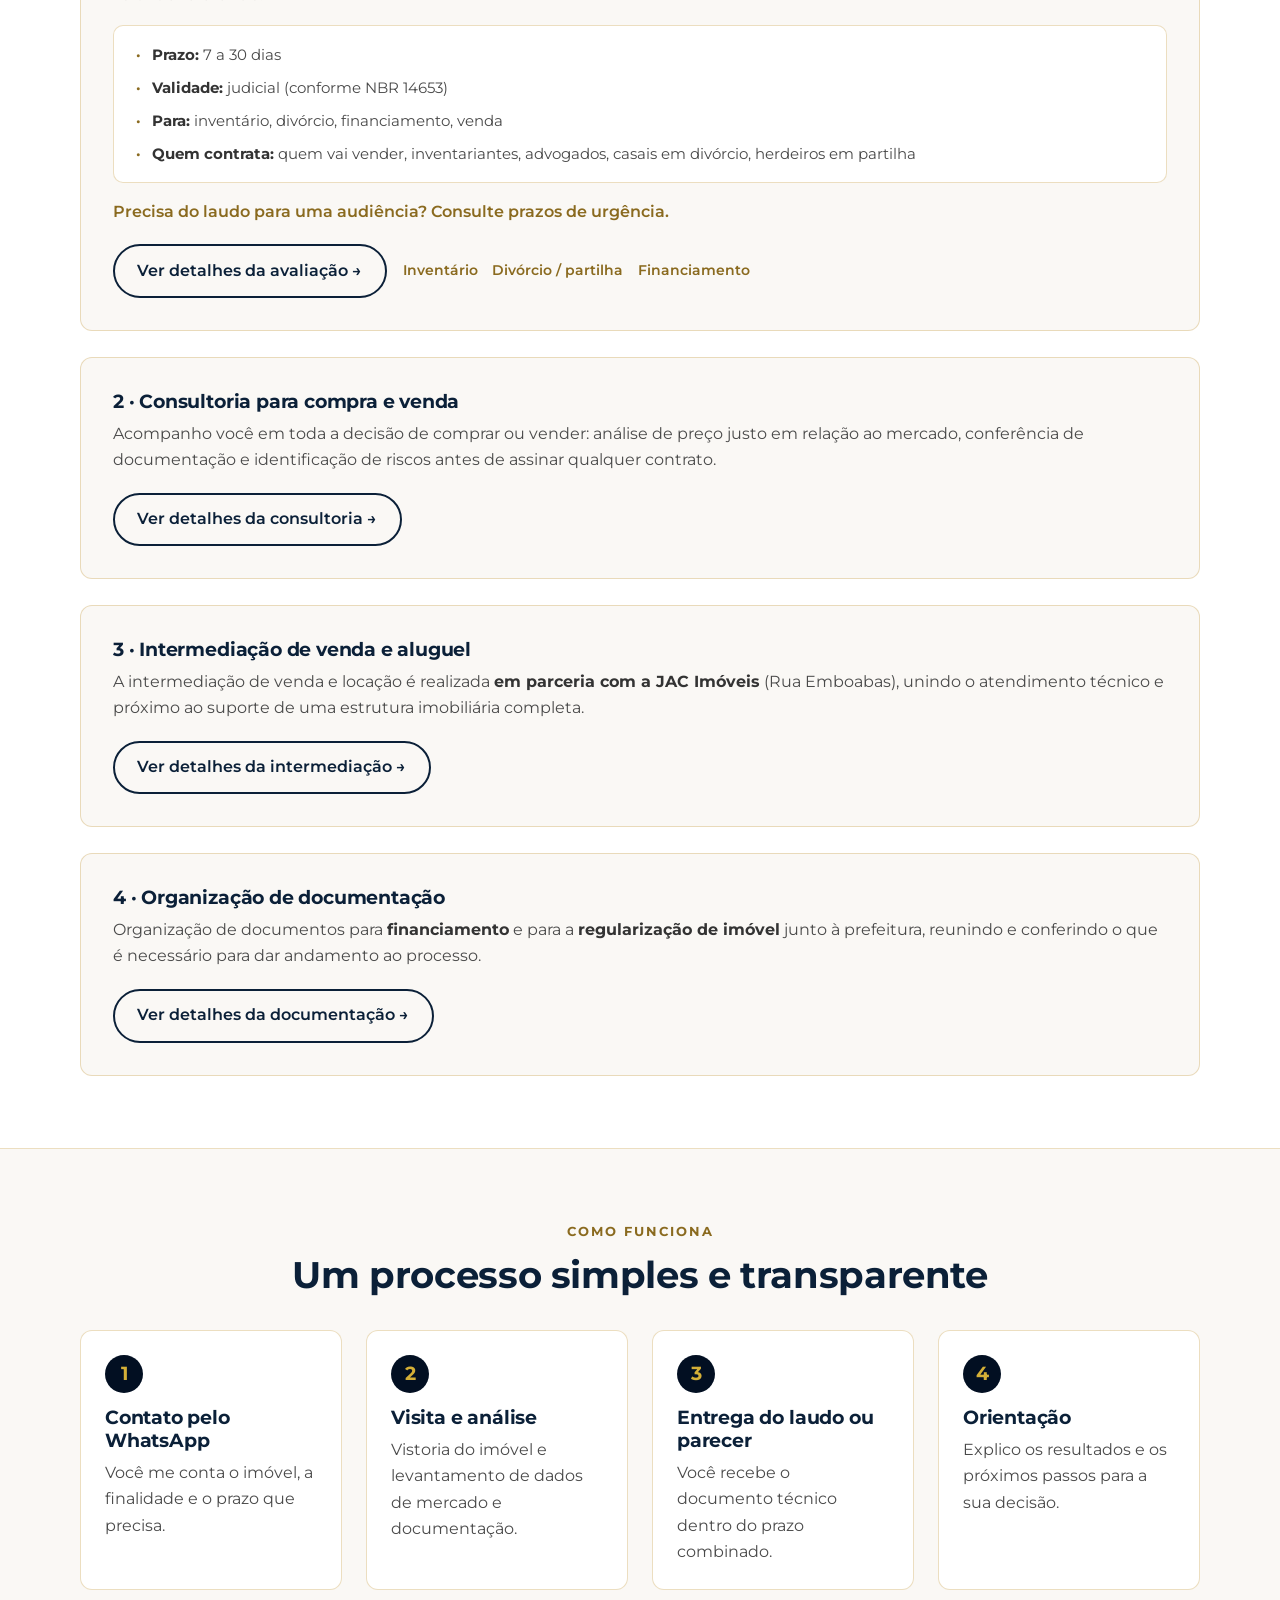
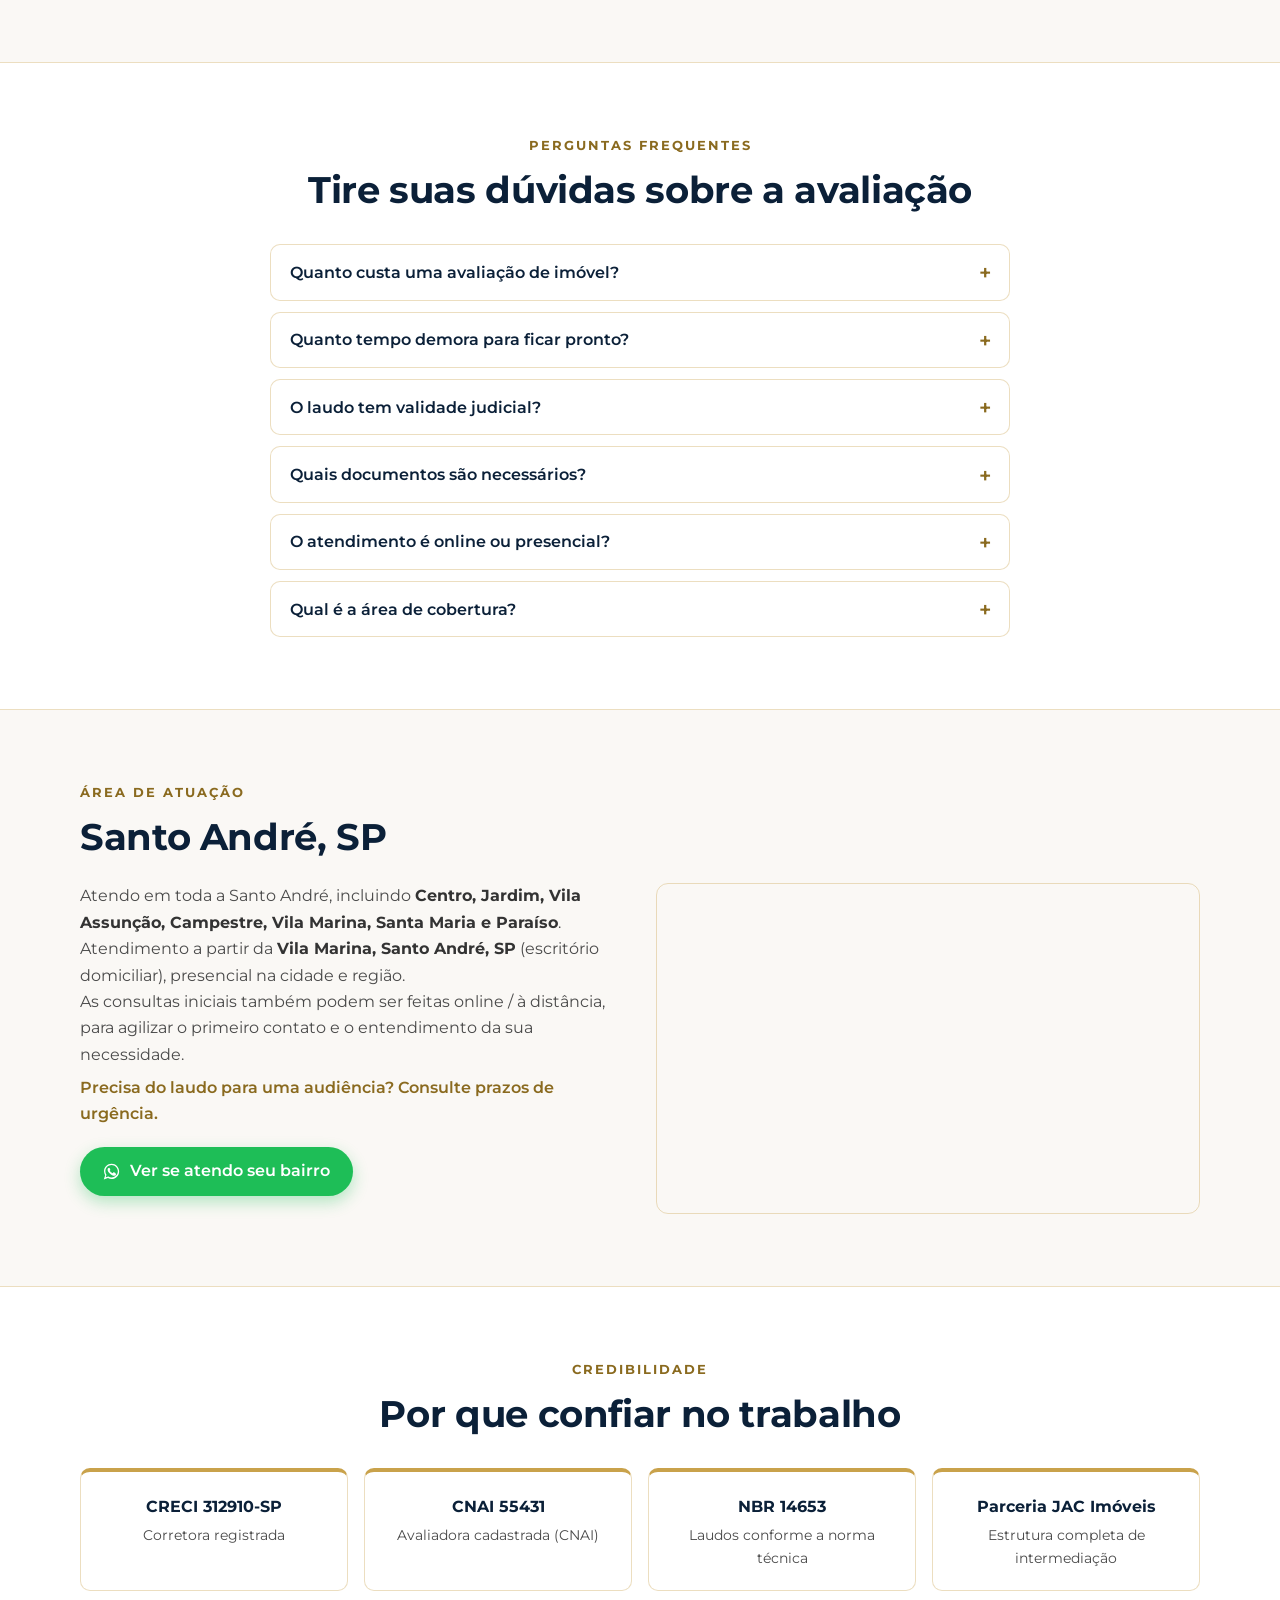
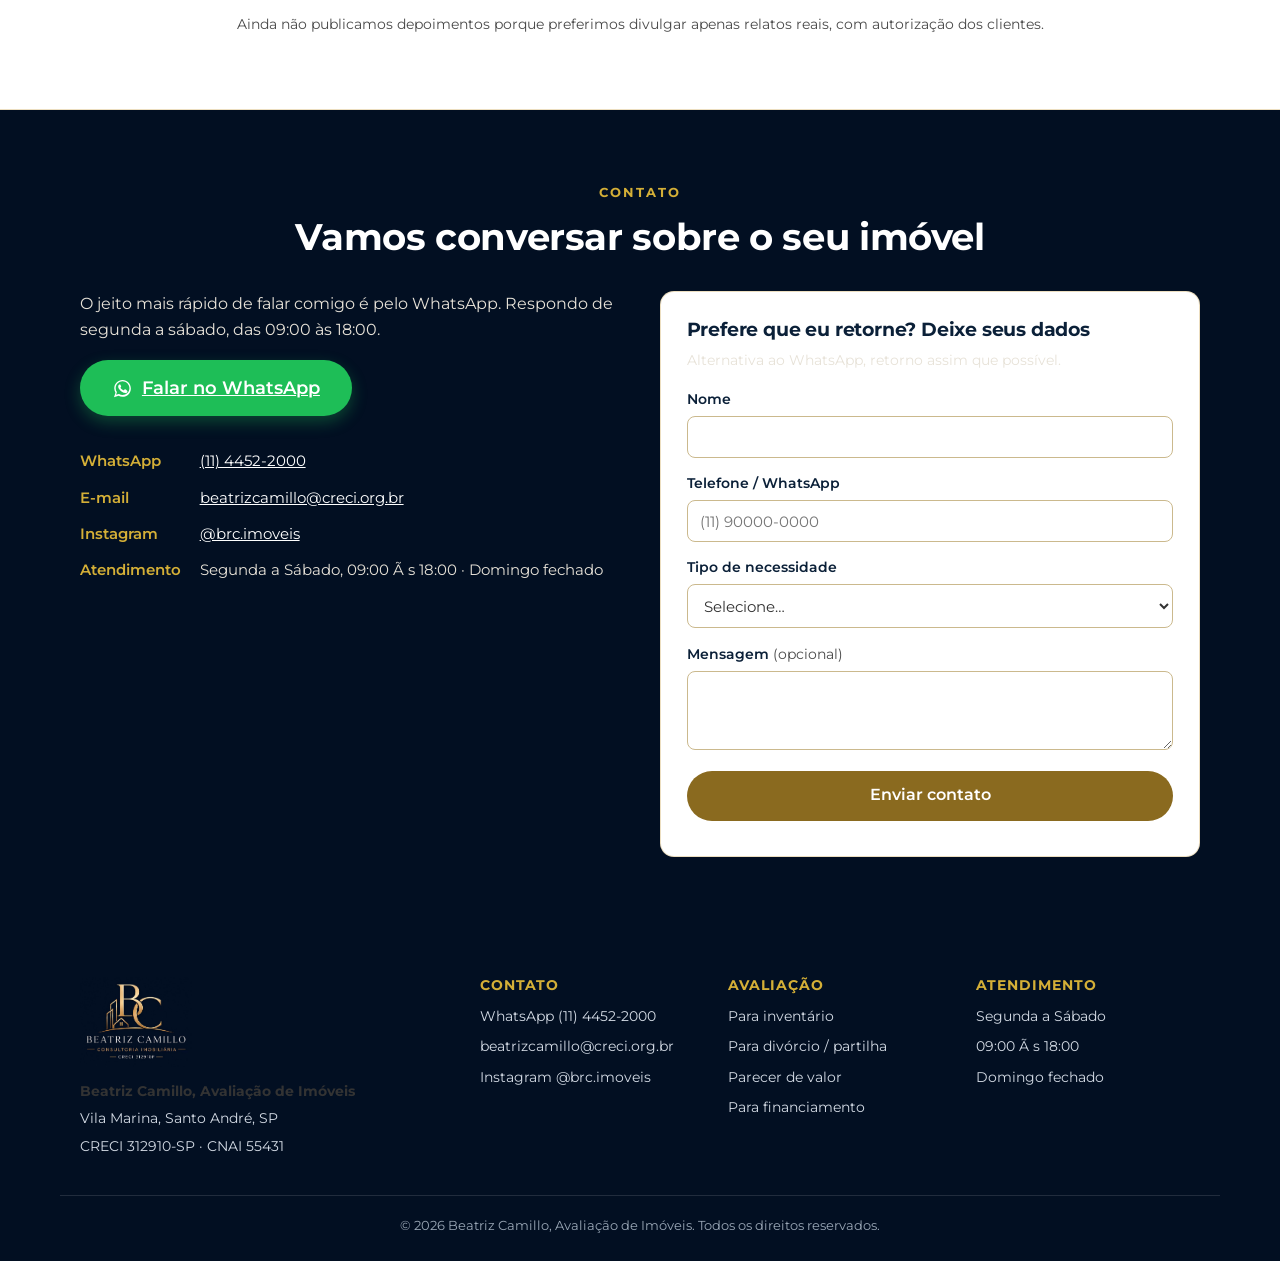
==== commit c29860bb: "content: atualiza secao Sobre e texto de abertura conforme revisao da Beatriz" ====
--- a/index.html
+++ b/index.html
@@ -169,7 +169,7 @@
       <div class="hero-copy">
         <p class="eyebrow">Santo André, SP · Vila Marina</p>
         <h1>Avaliação de imóveis e consultoria imobiliária em Santo André</h1>
-        <p class="lead">Laudos conforme a NBR 14653, com validade judicial, entregues em 7 a 30 dias, para inventário, divórcio, financiamento e venda.</p>
+        <p class="lead">Entregues de 7 a 30 dias. Laudos para divórcio, financiamentos, avaliações, venda.</p>
 
         <a class="btn btn-wpp btn-lg wpp-link" data-origem="hero" href="https://wa.me/551144522000?text=Ol%C3%A1%20Beatriz%2C%20vim%20pelo%20site%20e%20gostaria%20de%20saber%20mais." target="_blank" rel="noopener">
           <svg class="ico-wpp" viewBox="0 0 32 32" aria-hidden="true"><path fill="currentColor" d="M16 3C9 3 3.4 8.6 3.4 15.6c0 2.4.7 4.7 1.9 6.7L3 29l6.9-2.2c1.9 1 4 1.6 6.1 1.6 7 0 12.6-5.6 12.6-12.6S23 3 16 3zm0 22.8c-1.9 0-3.7-.5-5.3-1.5l-.4-.2-4.1 1.3 1.3-4-.3-.4c-1.1-1.7-1.6-3.6-1.6-5.6 0-5.7 4.7-10.4 10.4-10.4S26.4 9.9 26.4 15.6 21.7 25.8 16 25.8zm5.9-7.7c-.3-.2-1.9-.9-2.2-1s-.5-.2-.7.2-.8 1-1 1.2-.4.3-.7.1c-1.9-.9-3.1-1.7-4.4-3.8-.3-.5.3-.5.9-1.6.1-.2 0-.4 0-.6s-.7-1.7-1-2.3c-.3-.6-.5-.5-.7-.5h-.6c-.2 0-.6.1-.9.4-.3.3-1.2 1.2-1.2 2.9s1.2 3.4 1.4 3.6c.2.3 2.5 3.8 6 5.3 2.2 1 3.1 1 4.2.9.7-.1 1.9-.8 2.2-1.6.3-.8.3-1.4.2-1.6-.1-.1-.3-.2-.6-.3z"/></svg>
@@ -196,14 +196,15 @@
   <section class="section" id="sobre">
     <div class="container narrow reveal">
       <p class="eyebrow">Sobre</p>
-      <h2>Prazer, sou a Beatriz Camillo</h2>
-      <p>Sou corretora e avaliadora de imóveis com atuação focada em Santo André. Acredito que uma boa decisão imobiliária começa com informação confiável: por isso invisto continuamente em formação técnica e em cursos da área de avaliação, negociação e documentação.</p>
-      <p>Meu trabalho é traduzir dados de mercado e critérios técnicos em orientações claras, para que você compre, venda ou avalie um imóvel com tranquilidade.</p>
+      <h2>Beatriz Camillo, corretora e avaliadora de imóveis</h2>
+      <p>Me chamo Beatriz, sou corretora e avaliadora de imóveis, dedicada a conectar clientes a oportunidades de compra, venda e locação. Minha atuação está focada em Santo André-SP.</p>
+      <p>Uma boa decisão imobiliária começa com informação confiável, por isso invisto continuamente em formação técnica e em cursos da área de avaliação, negociação e documentação.</p>
+      <p>Meu trabalho é traduzir dados de mercado e critérios técnicos em orientações claras e objetivas. Me coloco à disposição para esclarecer dúvidas.</p>
       <ul class="feature-list">
         <li><strong>CRECI 312910-SP</strong>: registro de corretora de imóveis.</li>
         <li><strong>CNAI 55431</strong>: Cadastro Nacional de Avaliadores Imobiliários.</li>
-        <li><strong>Formação sólida e capacitação constante</strong>: diversos cursos na área imobiliária, com ênfase em avaliação e parecer de valor.</li>
-        <li><strong>Atuação local</strong>: conhecimento de bairros e do mercado de Santo André.</li>
+        <li><strong>Formação sólida e capacitação constante</strong>: diversos cursos na área imobiliária e financeira, com ênfase em avaliação e parecer de valor.</li>
+        <li><strong>Atuação local</strong>: conhecimento de bairros e mercado na cidade de Santo André-SP.</li>
       </ul>
     </div>
   </section>
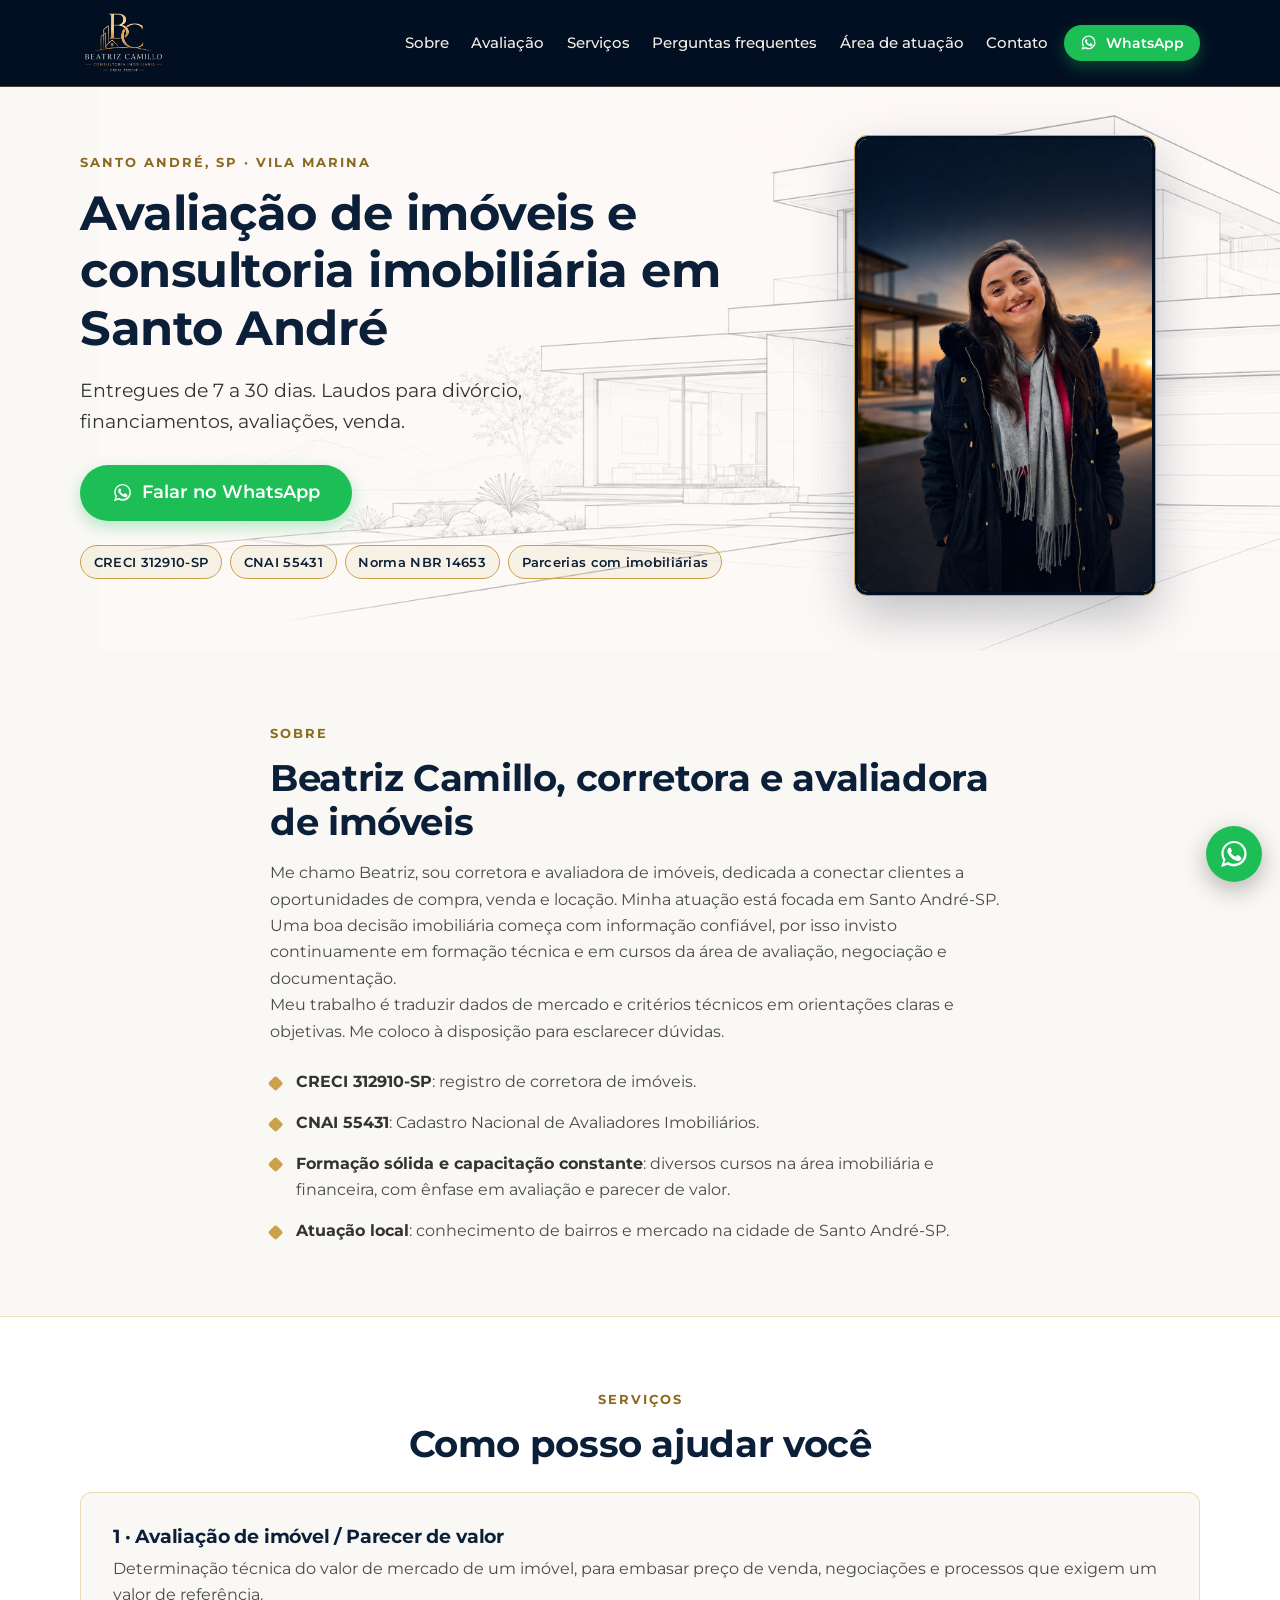
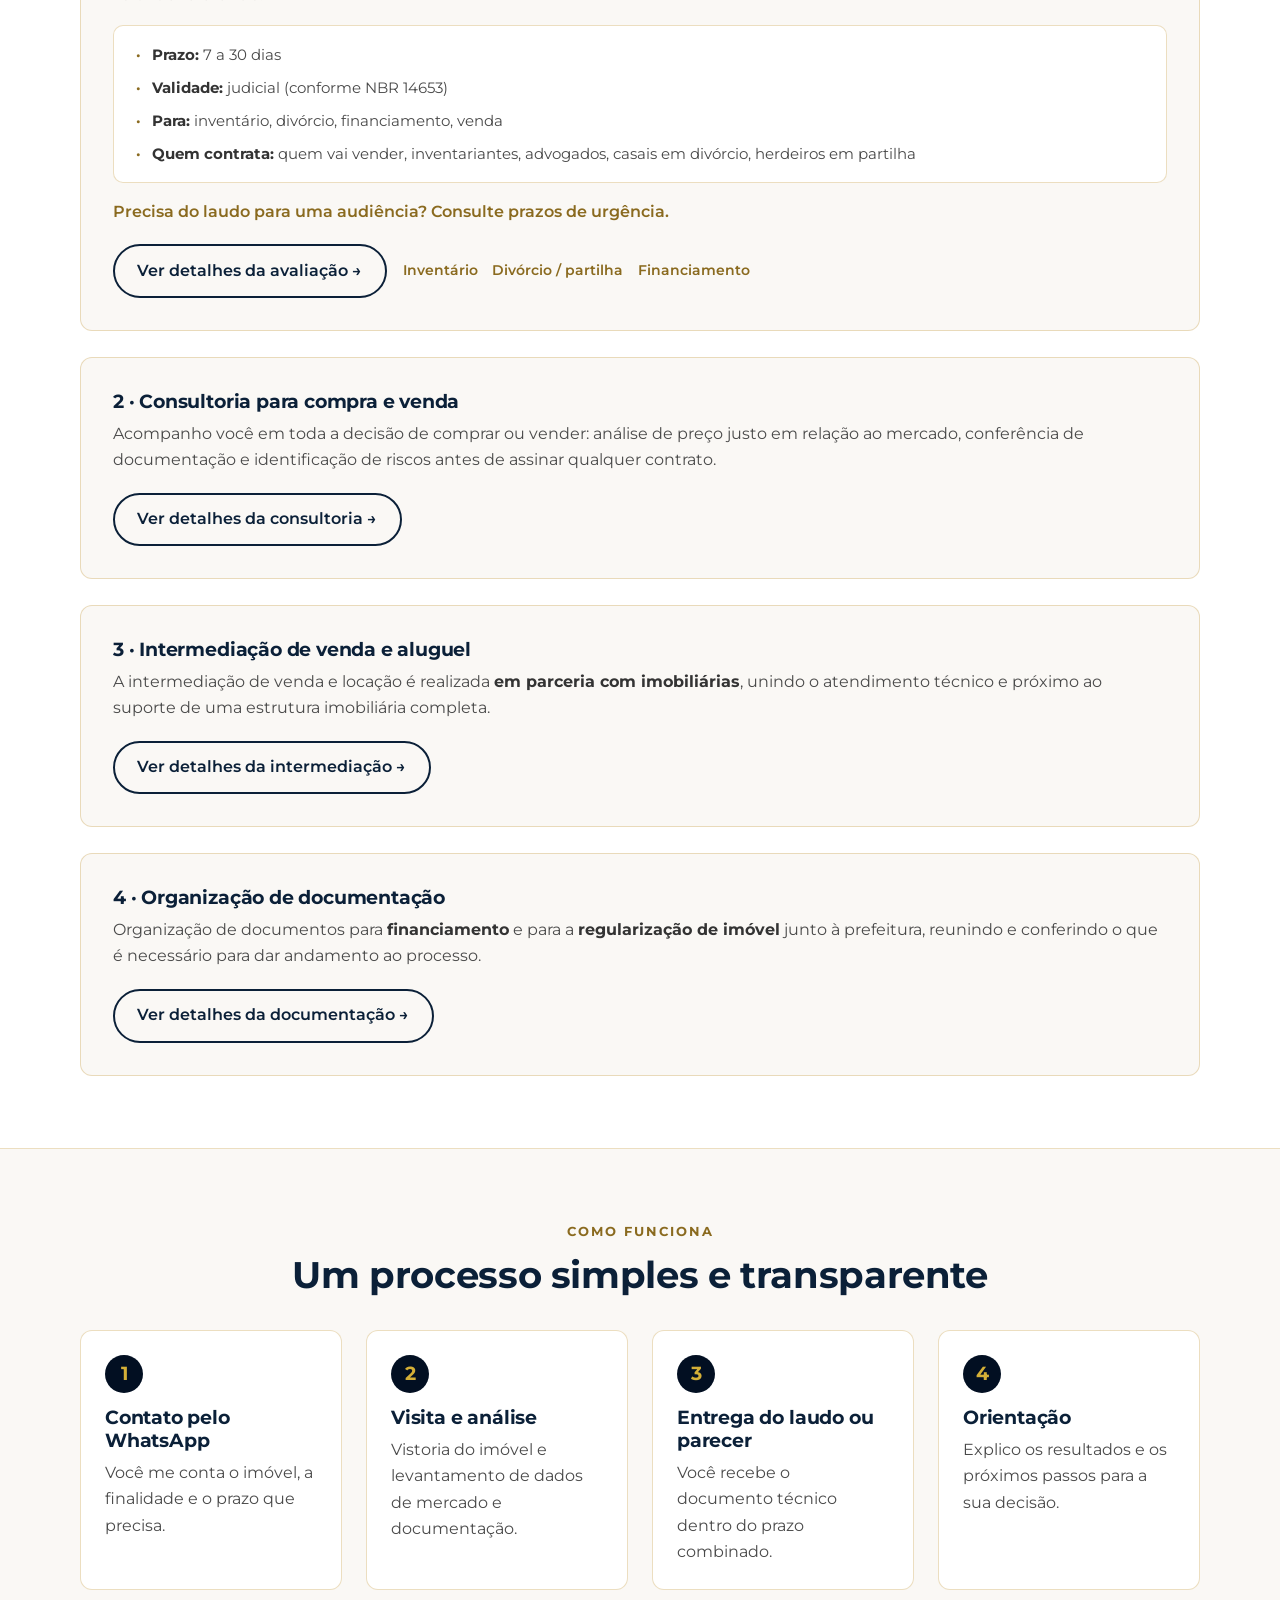
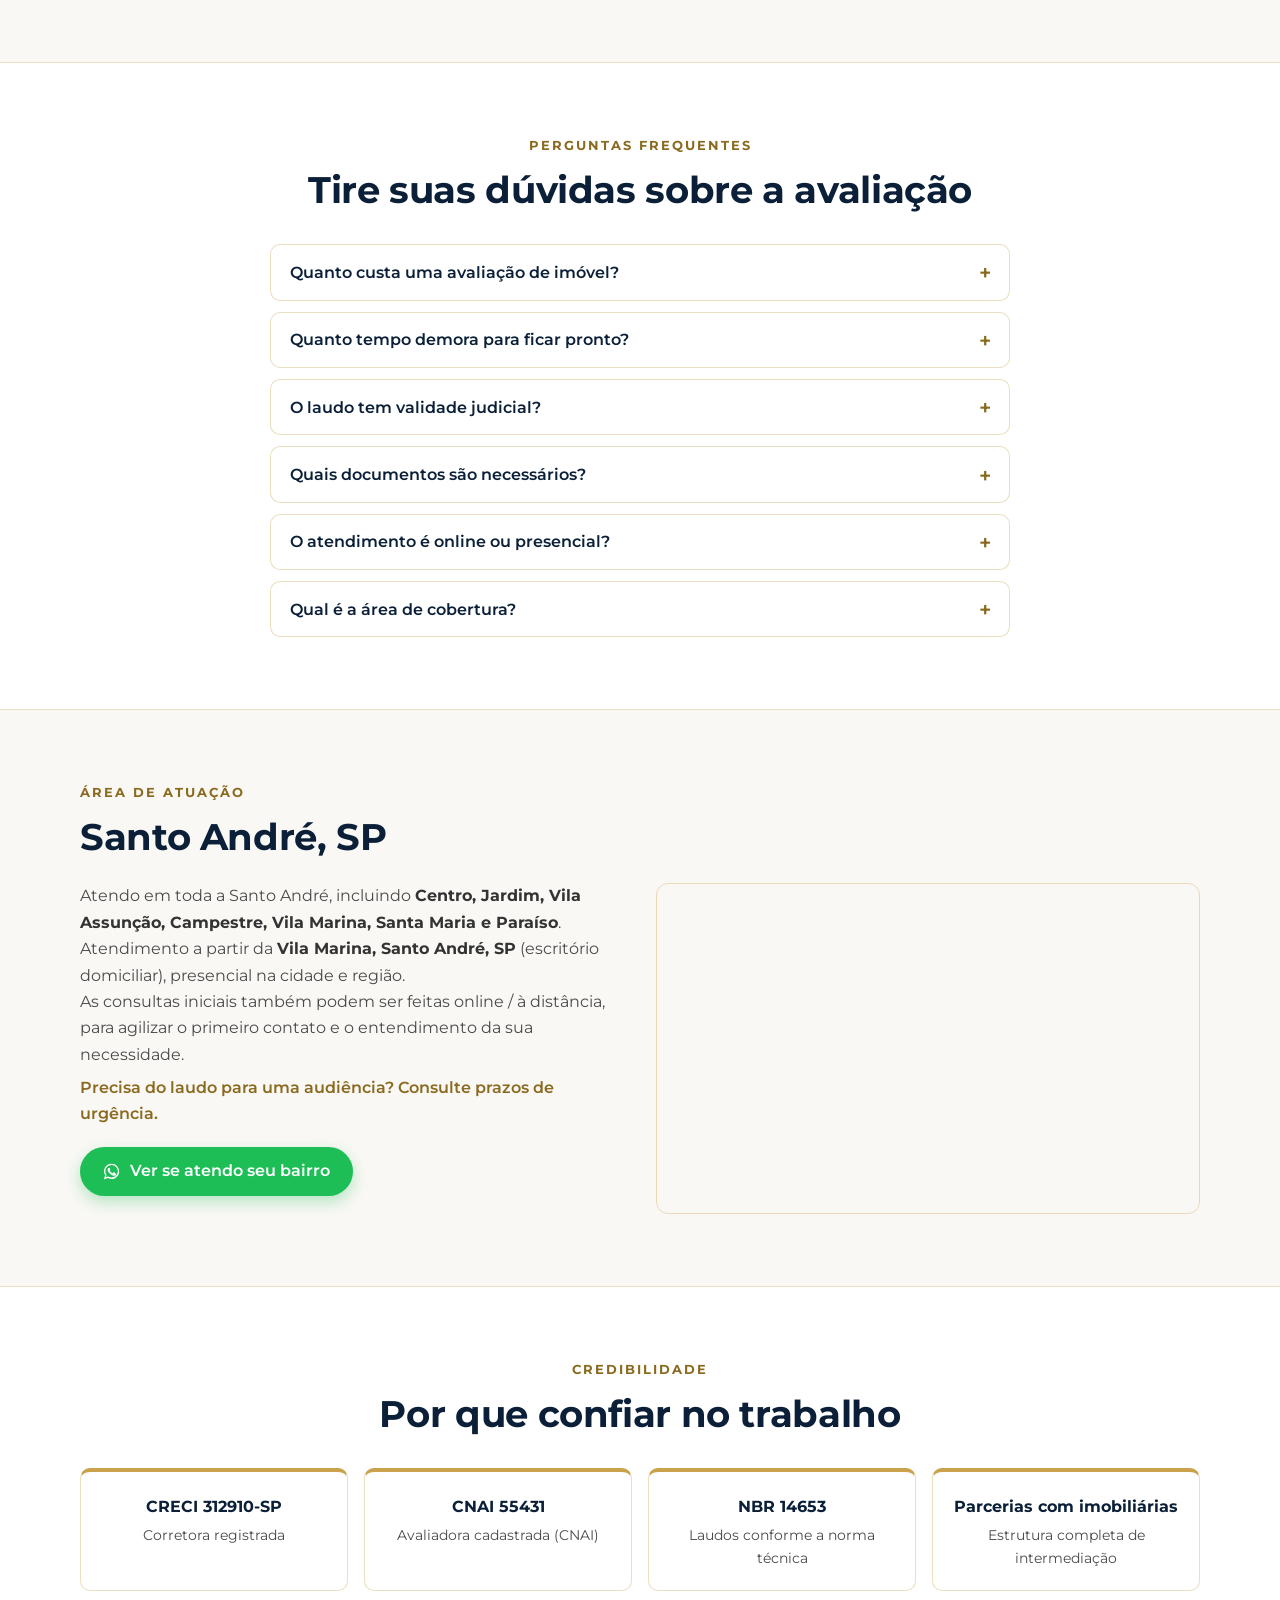
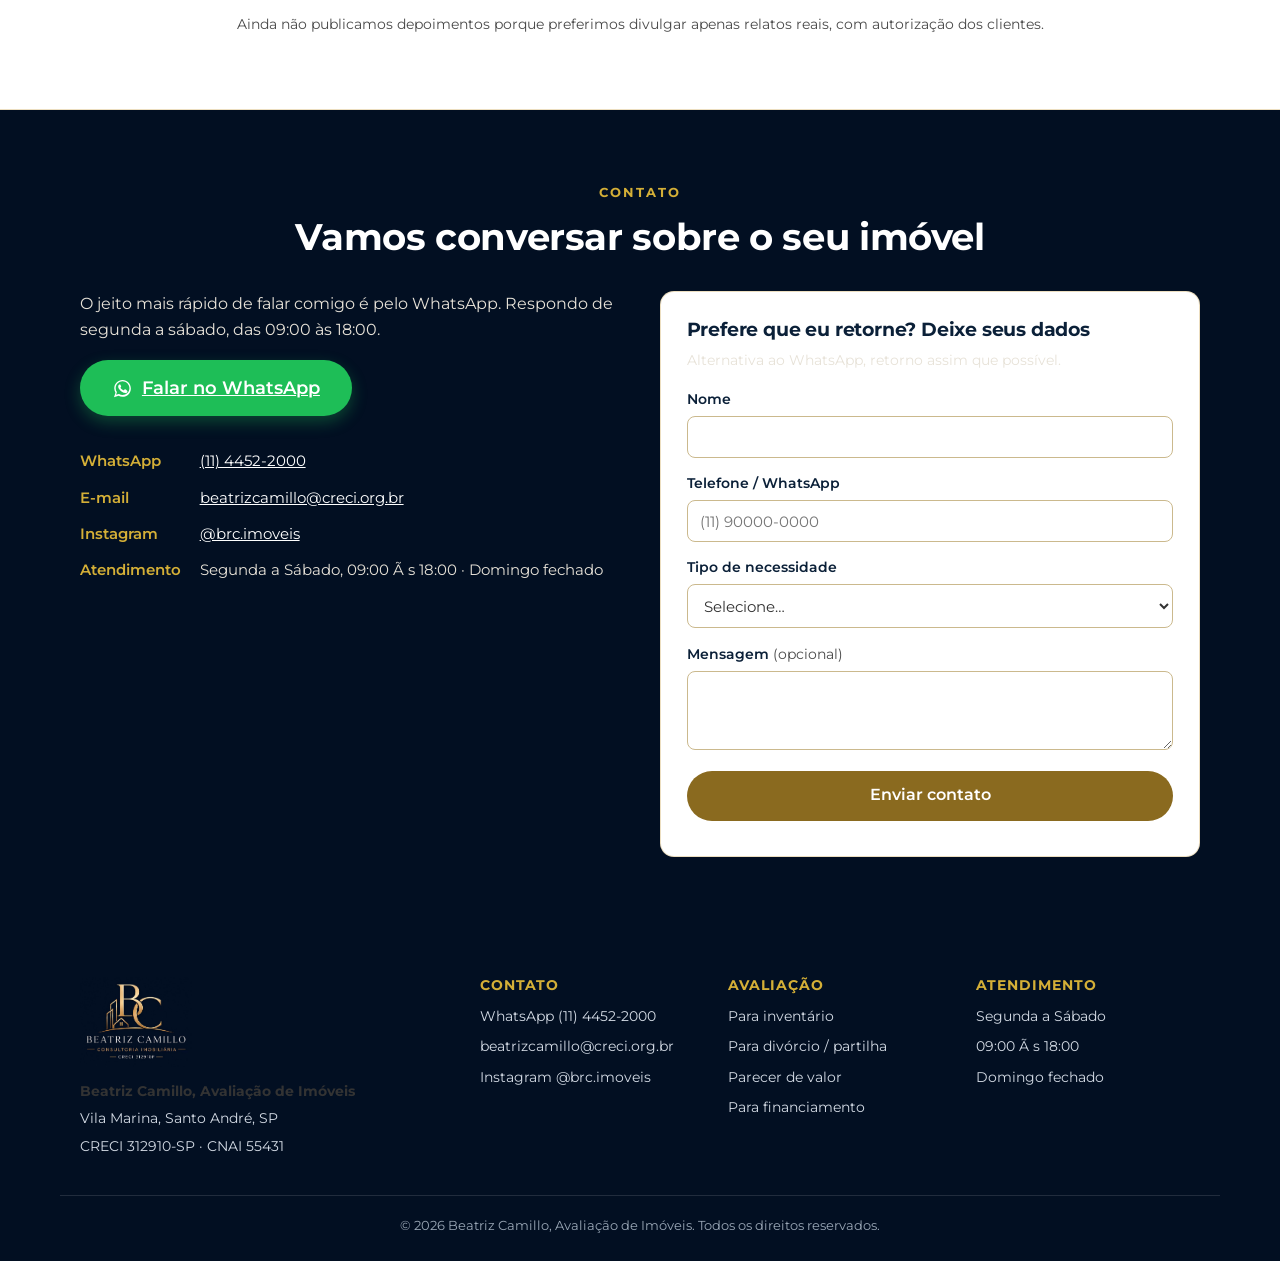
==== commit eb424dad: "content: remover menções nominais à JAC Imóveis do site A Beatriz pediu para deixar as parcerias em " ====
--- a/index.html
+++ b/index.html
@@ -66,7 +66,7 @@
   "@type": "RealEstateAgent",
   "@id": "https://www.beatrizcamillo.com.br/#business",
   "name": "Beatriz Camillo, Avaliação de Imóveis",
-  "description": "Avaliação de imóveis e parecer técnico de valor em Santo André, SP, com laudo conforme a NBR 14653 e validade judicial. Também consultoria para compra e venda, intermediação em parceria com a JAC Imóveis e organização de documentação.",
+  "description": "Avaliação de imóveis e parecer técnico de valor em Santo André, SP, com laudo conforme a NBR 14653 e validade judicial. Também consultoria para compra e venda, intermediação em parceria com imobiliárias e organização de documentação.",
   "image": "https://www.beatrizcamillo.com.br/assets/og-image.png",
   "logo": "https://www.beatrizcamillo.com.br/assets/logo.jpg",
   "url": "https://www.beatrizcamillo.com.br/",
@@ -180,7 +180,7 @@
           <li>CRECI 312910-SP</li>
           <li>CNAI 55431</li>
           <li>Norma NBR 14653</li>
-          <li>Parceria JAC Imóveis</li>
+          <li>Parcerias com imobiliárias</li>
         </ul>
       </div>
 
@@ -245,7 +245,7 @@
 
       <article class="service reveal">
         <h3>3 · Intermediação de venda e aluguel</h3>
-        <p>A intermediação de venda e locação é realizada <strong>em parceria com a JAC Imóveis</strong> (Rua Emboabas), unindo o atendimento técnico e próximo ao suporte de uma estrutura imobiliária completa.</p>
+        <p>A intermediação de venda e locação é realizada <strong>em parceria com imobiliárias</strong>, unindo o atendimento técnico e próximo ao suporte de uma estrutura imobiliária completa.</p>
         <div class="service-links">
           <a class="btn btn-outline" href="intermediacao-venda-aluguel-imovel-santo-andre.html">Ver detalhes da intermediação →</a>
         </div>
@@ -345,7 +345,7 @@
         <li><span class="selo-t">CRECI 312910-SP</span><span class="selo-d">Corretora registrada</span></li>
         <li><span class="selo-t">CNAI 55431</span><span class="selo-d">Avaliadora cadastrada (CNAI)</span></li>
         <li><span class="selo-t">NBR 14653</span><span class="selo-d">Laudos conforme a norma técnica</span></li>
-        <li><span class="selo-t">Parceria JAC Imóveis</span><span class="selo-d">Estrutura completa de intermediação</span></li>
+        <li><span class="selo-t">Parcerias com imobiliárias</span><span class="selo-d">Estrutura completa de intermediação</span></li>
       </ul>
       <p class="selos-nota">Ainda não publicamos depoimentos porque preferimos divulgar apenas relatos reais, com autorização dos clientes.</p>
     </div>
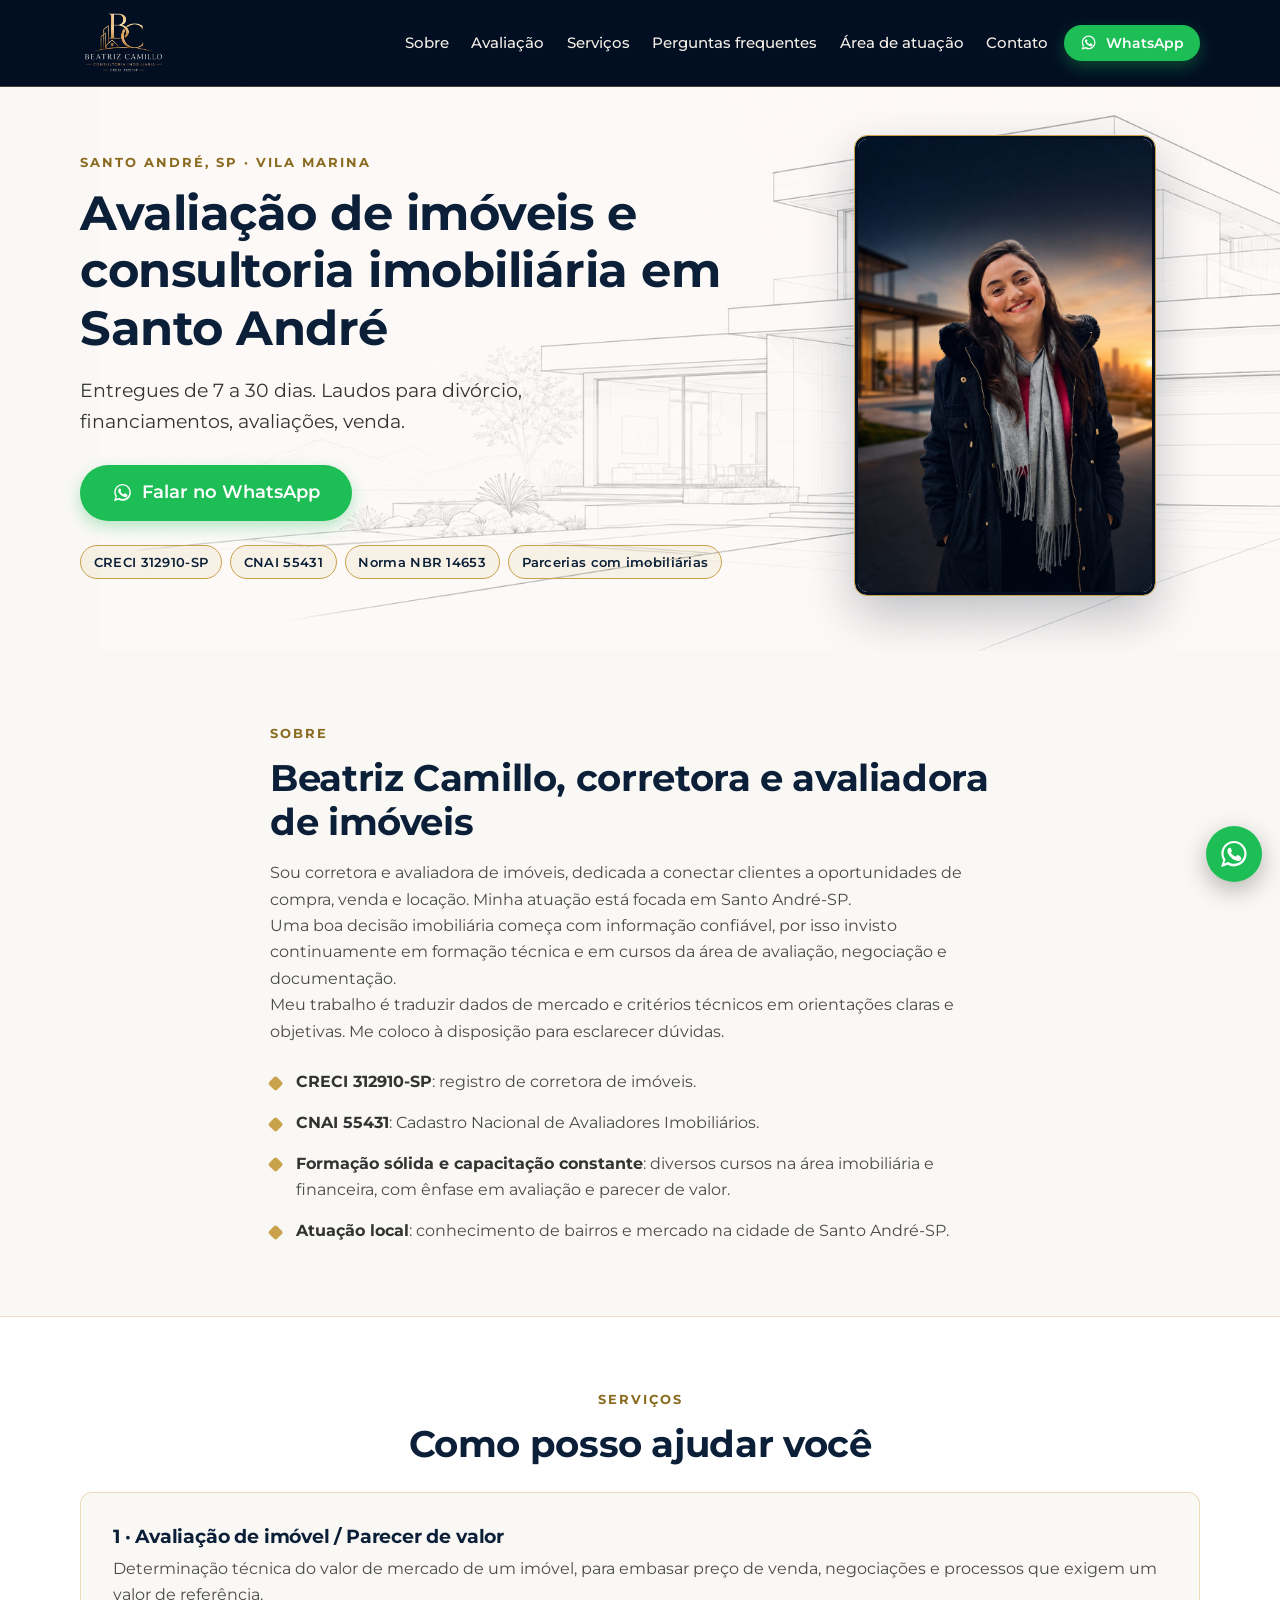
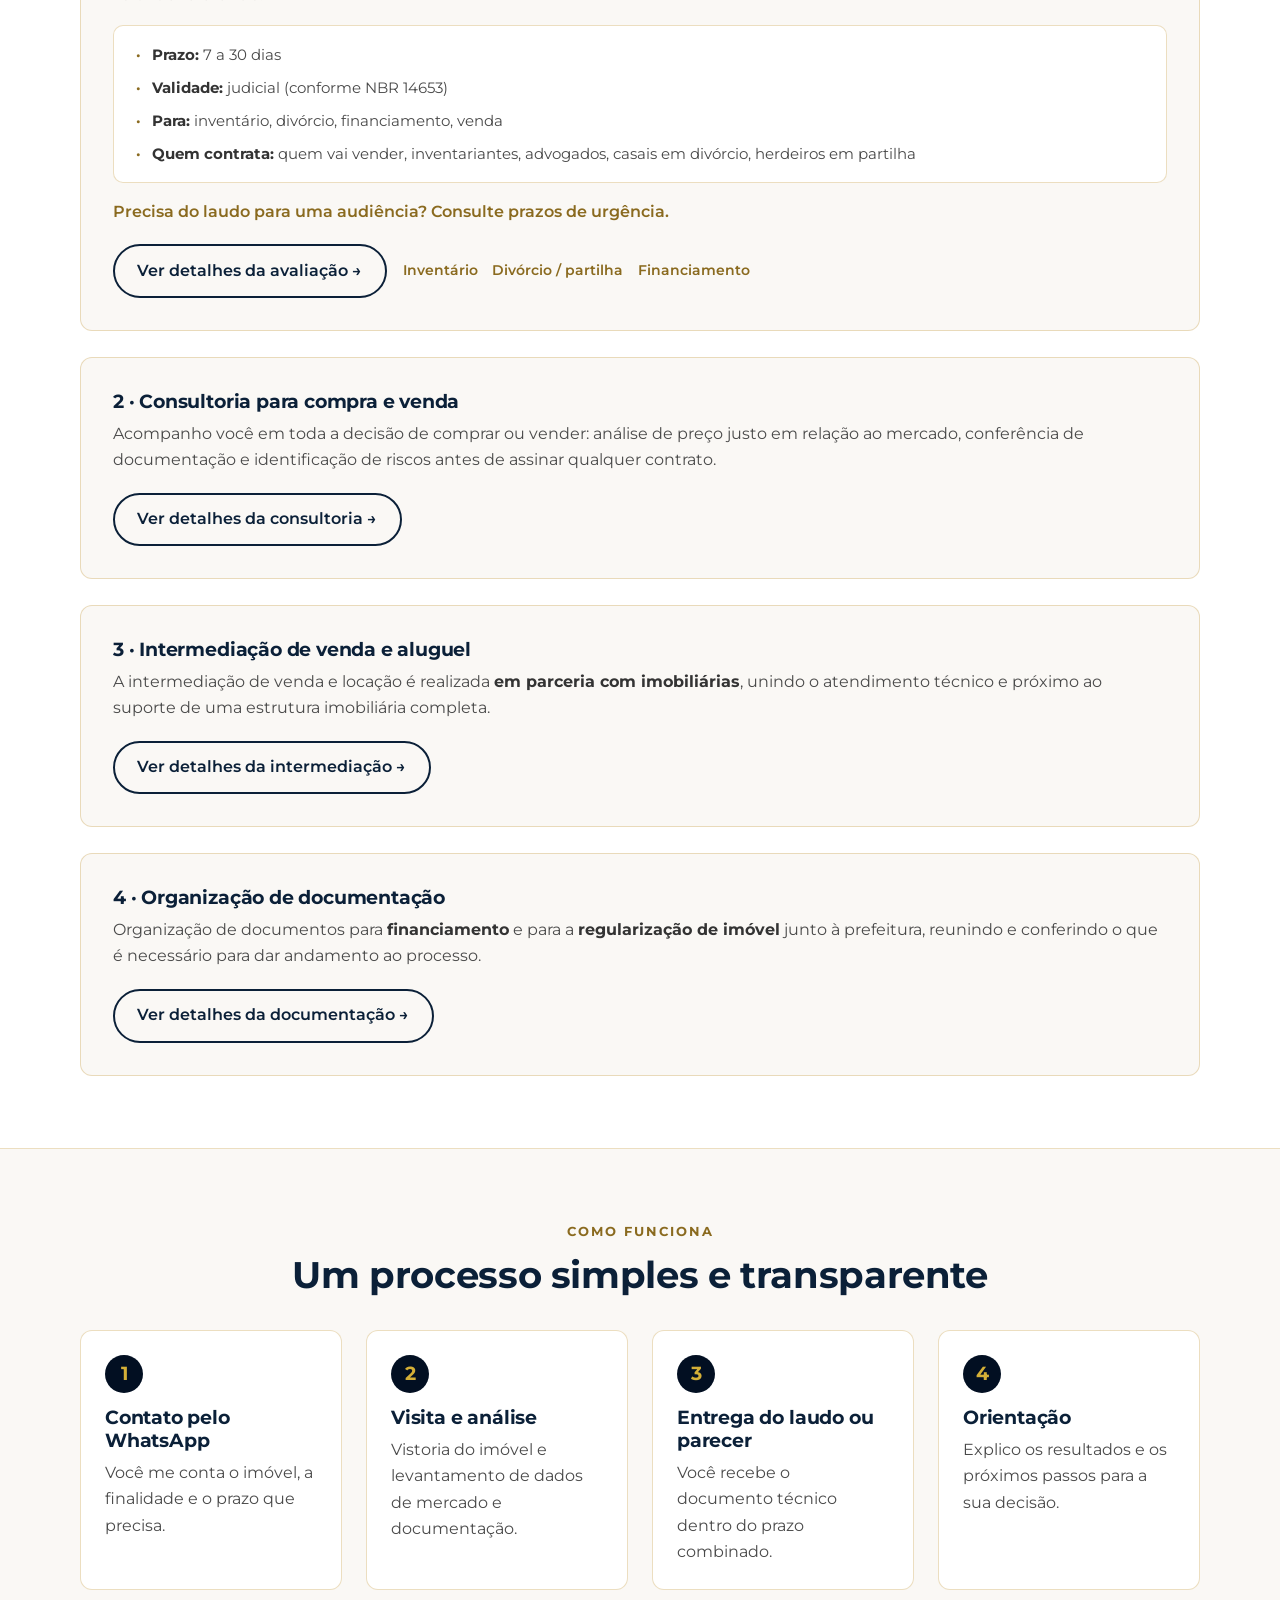
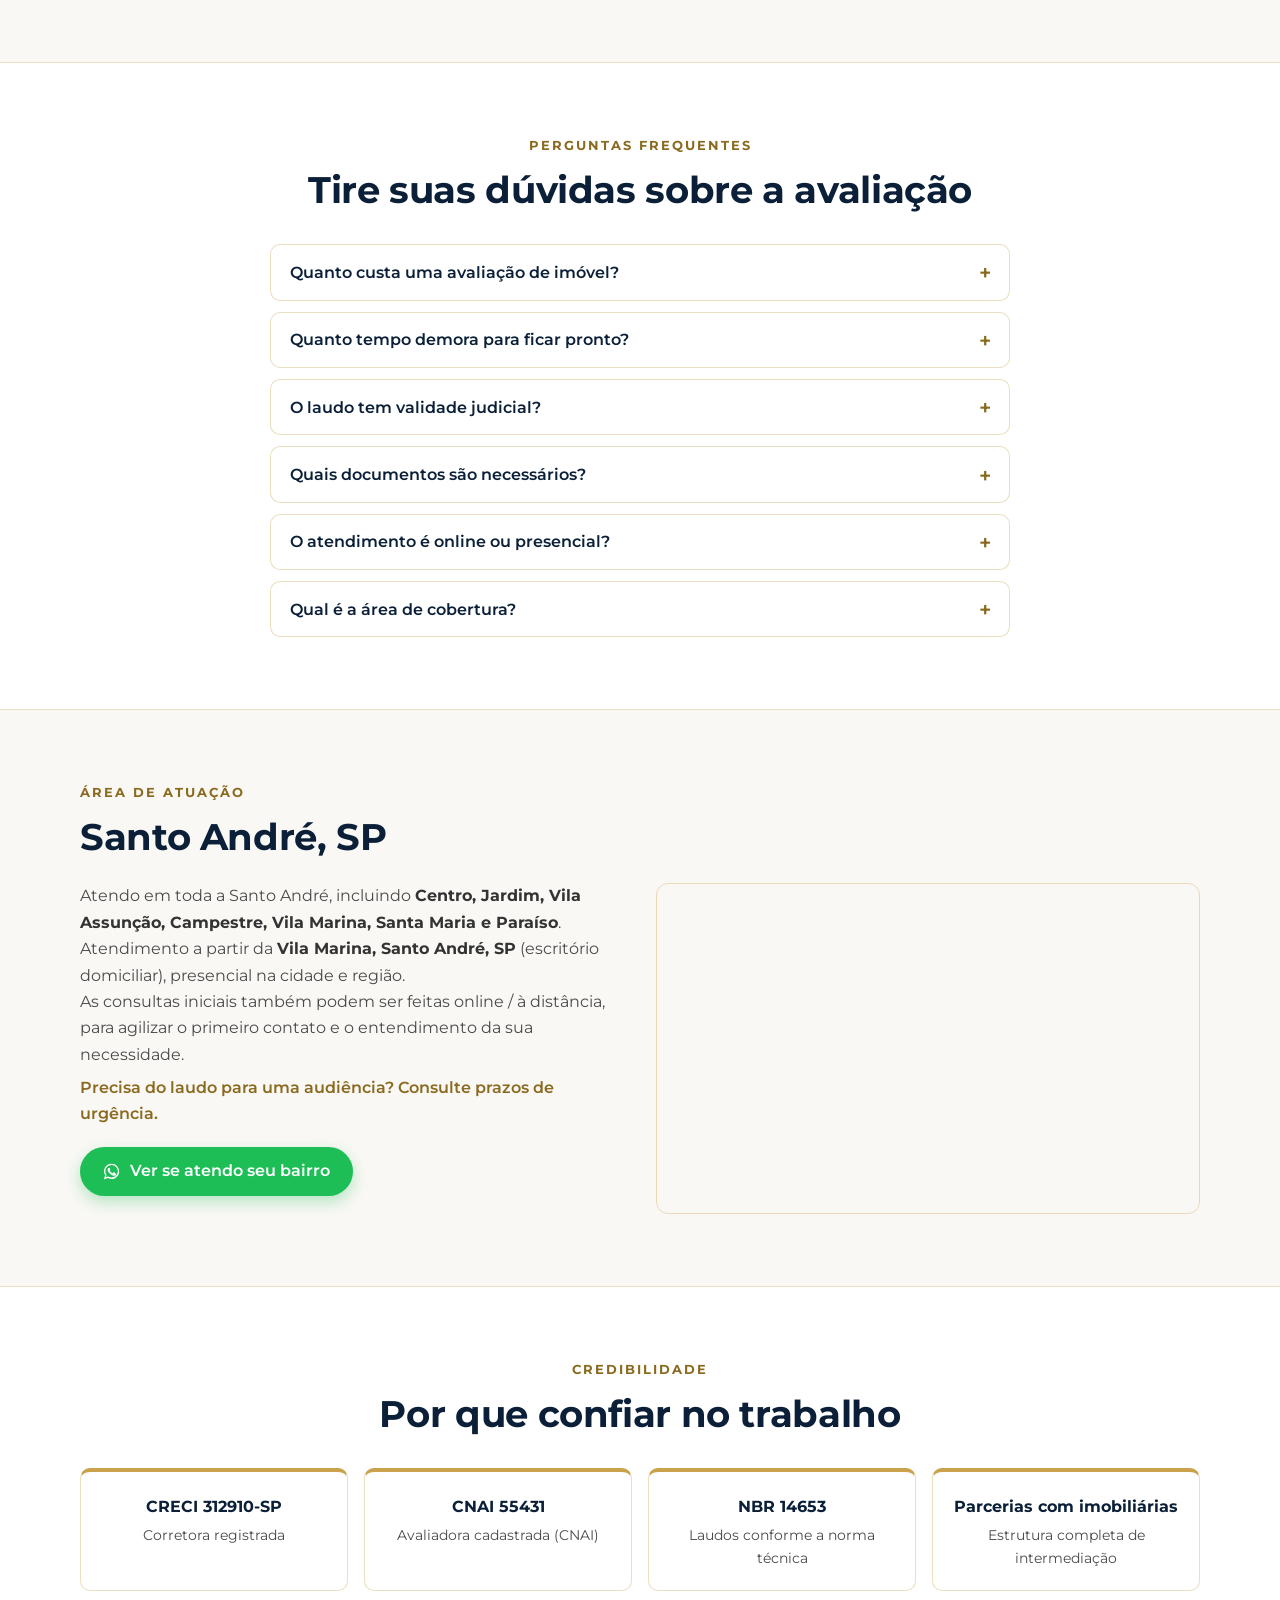
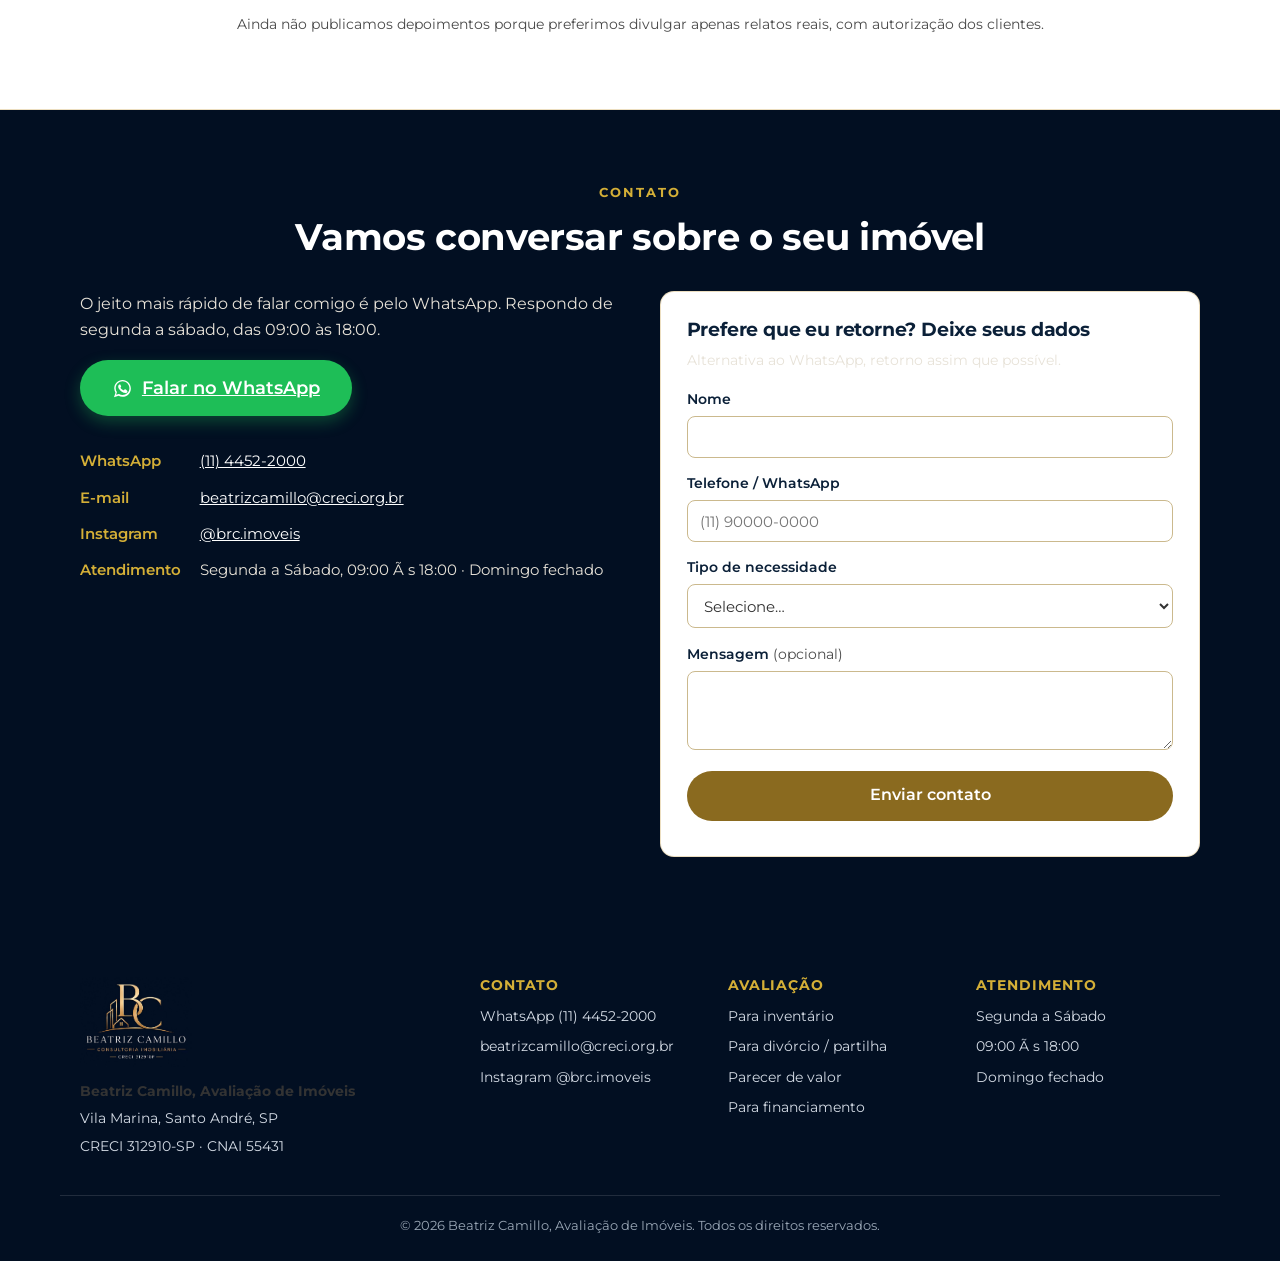
==== commit b8cfa41f: "content: tirar a auto-apresentação repetida na seção Sobre A Beatriz marcou o começo do primeiro par" ====
--- a/index.html
+++ b/index.html
@@ -197,7 +197,7 @@
     <div class="container narrow reveal">
       <p class="eyebrow">Sobre</p>
       <h2>Beatriz Camillo, corretora e avaliadora de imóveis</h2>
-      <p>Me chamo Beatriz, sou corretora e avaliadora de imóveis, dedicada a conectar clientes a oportunidades de compra, venda e locação. Minha atuação está focada em Santo André-SP.</p>
+      <p>Sou corretora e avaliadora de imóveis, dedicada a conectar clientes a oportunidades de compra, venda e locação. Minha atuação está focada em Santo André-SP.</p>
       <p>Uma boa decisão imobiliária começa com informação confiável, por isso invisto continuamente em formação técnica e em cursos da área de avaliação, negociação e documentação.</p>
       <p>Meu trabalho é traduzir dados de mercado e critérios técnicos em orientações claras e objetivas. Me coloco à disposição para esclarecer dúvidas.</p>
       <ul class="feature-list">
